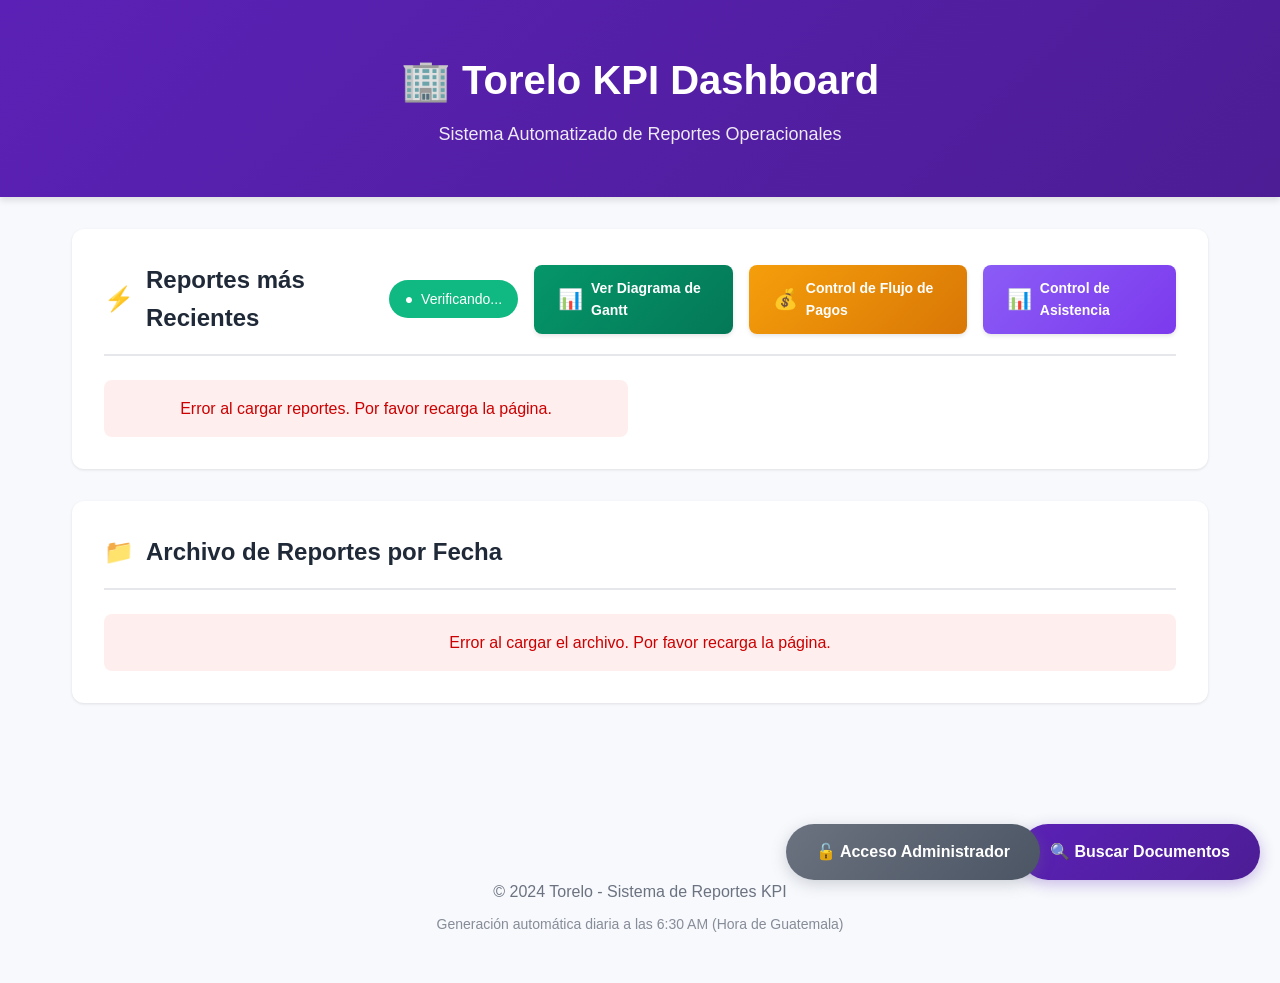
==== web/index.html @ e5b81f56 "Initial commit: Torelo KPI Dashboard + email-search" ====
<!DOCTYPE html>
<html lang="es">
<head>
    <meta charset="UTF-8">
    <meta name="viewport" content="width=device-width, initial-scale=1.0">
    <title>Torelo KPI Dashboard</title>
    <style>
        * { margin: 0; padding: 0; box-sizing: border-box; }
        
        body { 
            font-family: -apple-system, BlinkMacSystemFont, 'Segoe UI', Roboto, sans-serif;
            background: #f7f9fc;
            color: #1f2937;
            line-height: 1.6;
        }
        
        .header {
            background: linear-gradient(135deg, #5b21b6 0%, #4c1d95 100%);
            color: white;
            padding: 3rem 2rem;
            text-align: center;
            box-shadow: 0 4px 6px rgba(0,0,0,0.1);
        }
        
        .header h1 {
            font-size: 2.5rem;
            margin-bottom: 0.5rem;
            font-weight: 700;
        }
        
        .header p {
            font-size: 1.125rem;
            opacity: 0.9;
        }
        
        .container {
            max-width: 1200px;
            margin: 0 auto;
            padding: 2rem;
        }
        
        .section {
            background: white;
            border-radius: 12px;
            padding: 2rem;
            margin-bottom: 2rem;
            box-shadow: 0 1px 3px rgba(0,0,0,0.1);
        }
        
        .section-header {
            display: flex;
            align-items: center;
            justify-content: space-between;
            margin-bottom: 1.5rem;
            padding-bottom: 1rem;
            border-bottom: 2px solid #e5e7eb;
        }
        
        .section-title {
            font-size: 1.5rem;
            font-weight: 600;
            display: flex;
            align-items: center;
            gap: 0.75rem;
        }
        
        .status-badge {
            display: inline-flex;
            align-items: center;
            gap: 0.5rem;
            background: #10b981;
            color: white;
            padding: 0.5rem 1rem;
            border-radius: 20px;
            font-size: 0.875rem;
            font-weight: 500;
        }
        
        /* Gantt Viewer Button */
        .gantt-button {
            display: inline-flex;
            align-items: center;
            gap: 0.5rem;
            background: linear-gradient(135deg, #059669 0%, #047857 100%);
            color: white;
            padding: 0.75rem 1.5rem;
            text-decoration: none;
            border-radius: 8px;
            font-size: 0.875rem;
            font-weight: 600;
            transition: all 0.3s ease;
            box-shadow: 0 2px 4px rgba(0,0,0,0.1);
            margin-left: 1rem;
        }
        
        .gantt-button:hover {
            transform: translateY(-2px);
            box-shadow: 0 4px 12px rgba(0,0,0,0.15);
            background: linear-gradient(135deg, #047857 0%, #065f46 100%);
        }
        
        .gantt-button-icon {
            font-size: 1.25rem;
        }
        .cashflow-button {
            display: inline-flex;
            align-items: center;
            gap: 0.5rem;
            background: linear-gradient(135deg, #f59e0b 0%, #d97706 100%);
            color: white;
            padding: 0.75rem 1.5rem;
            text-decoration: none;
            border-radius: 8px;
            font-size: 0.875rem;
            font-weight: 600;
            transition: all 0.3s ease;
            box-shadow: 0 2px 4px rgba(0,0,0,0.1);
            margin-left: 1rem;
        }

        .cashflow-button:hover {
            transform: translateY(-2px);
            box-shadow: 0 4px 12px rgba(0,0,0,0.15);
            background: linear-gradient(135deg, #d97706 0%, #b45309 100%);
        }

        .cashflow-button-icon {
            font-size: 1.25rem;      
        }

        .attendance-button {
            display: inline-flex;
            align-items: center;
            gap: 0.5rem;
            background: linear-gradient(135deg, #8b5cf6 0%, #7c3aed 100%);
            color: white;
            padding: 0.75rem 1.5rem;
            text-decoration: none;
            border-radius: 8px;
            font-size: 0.875rem;
            font-weight: 600;
            transition: all 0.3s ease;
            box-shadow: 0 2px 4px rgba(0,0,0,0.1);
            margin-left: 1rem;
        }

        .attendance-button:hover {
            transform: translateY(-2px);
            box-shadow: 0 4px 12px rgba(0,0,0,0.15);
            background: linear-gradient(135deg, #7c3aed 0%, #6d28d9 100%);
        }

        .attendance-button-icon {
            font-size: 1.25rem;
        }

        .report-grid {
            display: grid;
            grid-template-columns: repeat(auto-fill, minmax(350px, 1fr));
            gap: 1.5rem;
        }
        
        .report-card {
            background: #f9fafb;
            border: 1px solid #e5e7eb;
            border-radius: 8px;
            padding: 1.5rem;
            transition: all 0.3s ease;
            position: relative;
            overflow: hidden;
        }
        
        .report-card::before {
            content: '';
            position: absolute;
            top: 0;
            left: 0;
            right: 0;
            height: 4px;
            background: linear-gradient(90deg, #5b21b6 0%, #4c1d95 100%);
            transform: translateX(-100%);
            transition: transform 0.3s ease;
        }
        
        .report-card:hover {
            transform: translateY(-2px);
            box-shadow: 0 4px 12px rgba(0,0,0,0.1);
            border-color: #5b21b6;
        }
        
        .report-card:hover::before {
            transform: translateX(0);
        }
        
        .report-icon {
            width: 48px;
            height: 48px;
            background: linear-gradient(135deg, #5b21b6 0%, #4c1d95 100%);
            border-radius: 8px;
            display: flex;
            align-items: center;
            justify-content: center;
            font-size: 24px;
            margin-bottom: 1rem;
        }
        
        .report-name {
            font-size: 1.125rem;
            font-weight: 600;
            margin-bottom: 0.5rem;
            color: #1f2937;
        }
        
        .report-desc {
            color: #6b7280;
            font-size: 0.875rem;
            margin-bottom: 1rem;
        }
        
        .report-meta {
            display: flex;
            gap: 1rem;
            margin-bottom: 1rem;
            font-size: 0.75rem;
            color: #9ca3af;
        }
        
        .meta-item {
            display: flex;
            align-items: center;
            gap: 0.25rem;
        }
        
        .download-btn {
            display: inline-flex;
            align-items: center;
            gap: 0.5rem;
            background: #5b21b6;
            color: white;
            padding: 0.625rem 1.25rem;
            text-decoration: none;
            border-radius: 6px;
            font-size: 0.875rem;
            font-weight: 500;
            transition: all 0.2s ease;
            width: 100%;
            justify-content: center;
        }
        
        .download-btn:hover {
            background: #4c1d95;
            transform: translateY(-1px);
        }
        
        /* Archive Section Styles */
        .archive-grid {
            display: grid;
            gap: 1rem;
        }
        
        .date-folder {
            background: #f9fafb;
            border: 1px solid #e5e7eb;
            border-radius: 8px;
            padding: 1rem;
            transition: all 0.3s ease;
        }
        
        .date-folder:hover {
            background: #f3f4f6;
            border-color: #d1d5db;
        }
        
        .date-header {
            display: flex;
            align-items: center;
            justify-content: space-between;
            cursor: pointer;
            user-select: none;
        }
        
        .date-title {
            font-weight: 600;
            color: #374151;
            display: flex;
            align-items: center;
            gap: 0.5rem;
        }
        
        .file-count {
            background: #e5e7eb;
            color: #6b7280;
            padding: 0.25rem 0.75rem;
            border-radius: 12px;
            font-size: 0.75rem;
        }
        
        .date-files {
            margin-top: 1rem;
            display: none;
            grid-template-columns: repeat(auto-fill, minmax(300px, 1fr));
            gap: 0.75rem;
        }
        
        .date-folder.expanded .date-files {
            display: grid;
        }
        
        .archive-file {
            background: white;
            border: 1px solid #e5e7eb;
            border-radius: 6px;
            padding: 1rem;
            display: flex;
            align-items: center;
            justify-content: space-between;
            transition: all 0.2s ease;
        }
        
        .archive-file:hover {
            border-color: #5b21b6;
            box-shadow: 0 2px 4px rgba(0,0,0,0.05);
        }
        
        .file-info {
            flex: 1;
        }
        
        .file-name {
            font-size: 0.875rem;
            color: #374151;
            word-break: break-all;
        }
        
        .file-size {
            font-size: 0.75rem;
            color: #9ca3af;
            margin-top: 0.25rem;
        }
        
        .archive-download {
            background: #5b21b6;
            color: white;
            padding: 0.5rem;
            border-radius: 4px;
            text-decoration: none;
            transition: all 0.2s ease;
            display: flex;
            align-items: center;
            justify-content: center;
            width: 36px;
            height: 36px;
            flex-shrink: 0;
        }
        
        .archive-download:hover {
            background: #4c1d95;
        }
        
        .loading {
            text-align: center;
            padding: 3rem;
            color: #6b7280;
        }
        
        .error-message {
            background: #fee;
            color: #c00;
            padding: 1rem;
            border-radius: 8px;
            text-align: center;
        }
        
        footer {
            text-align: center;
            padding: 3rem 2rem;
            color: #6b7280;
            margin-top: 4rem;
        }
        
        .expand-icon {
            transition: transform 0.3s ease;
        }
        
        .date-folder.expanded .expand-icon {
            transform: rotate(90deg);
        }

        /* Chat Widget Styles */
        .chat-widget {
            position: fixed;
            bottom: 20px;
            right: 20px;
            z-index: 10000;
            font-family: -apple-system, BlinkMacSystemFont, 'Segoe UI', Roboto, sans-serif;
        }

        .chat-bubble {
            width: 60px;
            height: 60px;
            background: linear-gradient(135deg, #5b21b6 0%, #4c1d95 100%);
            border-radius: 50%;
            display: flex;
            align-items: center;
            justify-content: center;
            cursor: pointer;
            box-shadow: 0 4px 12px rgba(0, 0, 0, 0.15);
            transition: all 0.3s ease;
            position: relative;
        }

        .chat-bubble:hover {
            transform: scale(1.05);
            box-shadow: 0 6px 20px rgba(0, 0, 0, 0.2);
        }

        .chat-bubble svg {
            width: 30px;
            height: 30px;
            fill: white;
        }

        .pulse {
            position: absolute;
            top: -5px;
            right: -5px;
            width: 20px;
            height: 20px;
            background: #ef4444;
            border-radius: 50%;
            animation: pulse 2s infinite;
        }

        @keyframes pulse {
            0% { transform: scale(1); opacity: 1; }
            50% { transform: scale(1.2); opacity: 0.7; }
            100% { transform: scale(1); opacity: 1; }
        }

        .chat-window {
            position: fixed;
            bottom: 90px;
            right: 20px;
            width: 380px;
            height: 600px;
            background: white;
            border-radius: 16px;
            box-shadow: 0 10px 40px rgba(0, 0, 0, 0.2);
            display: none;
            flex-direction: column;
            overflow: hidden;
            animation: slideUp 0.3s ease;
        }

        @keyframes slideUp {
            from { transform: translateY(20px); opacity: 0; }
            to { transform: translateY(0); opacity: 1; }
        }

        .chat-header {
            background: linear-gradient(135deg, #5b21b6 0%, #4c1d95 100%);
            color: white;
            padding: 20px;
            display: flex;
            align-items: center;
            justify-content: space-between;
        }

        .chat-title {
            display: flex;
            align-items: center;
            gap: 12px;
        }

        .chat-avatar {
            width: 40px;
            height: 40px;
            background: rgba(255, 255, 255, 0.2);
            border-radius: 50%;
            display: flex;
            align-items: center;
            justify-content: center;
            font-size: 20px;
        }

        .chat-info h3 {
            margin: 0;
            font-size: 16px;
            font-weight: 600;
        }

        .chat-info p {
            margin: 0;
            font-size: 12px;
            opacity: 0.9;
        }

        .close-btn {
            background: none;
            border: none;
            color: white;
            cursor: pointer;
            padding: 5px;
            opacity: 0.8;
            transition: opacity 0.2s;
        }

        .close-btn:hover {
            opacity: 1;
        }

        .chat-messages {
            flex: 1;
            overflow-y: auto;
            padding: 20px;
            background: #f7f9fc;
        }

        .message {
            margin-bottom: 16px;
            animation: fadeIn 0.3s ease;
        }

        @keyframes fadeIn {
            from { opacity: 0; transform: translateY(10px); }
            to { opacity: 1; transform: translateY(0); }
        }

        .message-bot {
            display: flex;
            gap: 10px;
            align-items: start;
        }

        .bot-avatar {
            width: 32px;
            height: 32px;
            background: linear-gradient(135deg, #5b21b6 0%, #4c1d95 100%);
            border-radius: 50%;
            display: flex;
            align-items: center;
            justify-content: center;
            flex-shrink: 0;
        }

        .bot-avatar svg {
            width: 18px;
            height: 18px;
            fill: white;
        }

        .message-content {
            background: white;
            padding: 12px 16px;
            border-radius: 12px;
            max-width: 80%;
            box-shadow: 0 1px 2px rgba(0, 0, 0, 0.1);
        }

        .message-user .message-content {
            background: #5b21b6;
            color: white;
            margin-left: auto;
        }

        .suggestions {
            display: flex;
            flex-wrap: wrap;
            gap: 8px;
            margin-top: 12px;
        }

        .suggestion-chip {
            background: white;
            border: 1px solid #e5e7eb;
            padding: 8px 16px;
            border-radius: 20px;
            font-size: 14px;
            cursor: pointer;
            transition: all 0.2s;
        }

        .suggestion-chip:hover {
            background: #5b21b6;
            color: white;
            border-color: #5b21b6;
        }

        .file-result {
            background: #f3f4f6;
            border: 1px solid #e5e7eb;
            border-radius: 8px;
            padding: 12px;
            margin-top: 8px;
            cursor: pointer;
            transition: all 0.2s;
        }

        .file-result:hover {
            background: #e5e7eb;
            border-color: #5b21b6;
        }

        .file-icon {
            display: inline-flex;
            align-items: center;
            gap: 8px;
            font-weight: 600;
            color: #374151;
        }

        .file-meta {
            font-size: 12px;
            color: #6b7280;
            margin-top: 4px;
        }

        .typing-indicator {
            display: flex;
            gap: 4px;
            padding: 16px;
            background: white;
            border-radius: 12px;
            width: fit-content;
            margin-bottom: 16px;
        }

        .typing-dot {
            width: 8px;
            height: 8px;
            background: #9ca3af;
            border-radius: 50%;
            animation: typing 1.4s infinite;
        }

        .typing-dot:nth-child(2) { animation-delay: 0.2s; }
        .typing-dot:nth-child(3) { animation-delay: 0.4s; }

        @keyframes typing {
            0%, 60%, 100% { transform: translateY(0); }
            30% { transform: translateY(-10px); }
        }

        .chat-input-container {
            padding: 20px;
            background: white;
            border-top: 1px solid #e5e7eb;
        }

        .chat-input-wrapper {
            display: flex;
            gap: 10px;
            align-items: center;
        }

        .chat-input {
            flex: 1;
            border: 1px solid #e5e7eb;
            border-radius: 24px;
            padding: 12px 20px;
            font-size: 14px;
            outline: none;
            transition: border-color 0.2s;
        }

        .chat-input:focus {
            border-color: #5b21b6;
        }

        .send-btn {
            background: #5b21b6;
            border: none;
            border-radius: 50%;
            width: 40px;
            height: 40px;
            display: flex;
            align-items: center;
            justify-content: center;
            cursor: pointer;
            transition: all 0.2s;
        }

        .send-btn:hover {
            background: #4c1d95;
            transform: scale(1.05);
        }

        .send-btn:disabled {
            background: #e5e7eb;
            cursor: not-allowed;
        }

        .send-btn svg {
            width: 20px;
            height: 20px;
            fill: white;
        }
        
        @media (max-width: 768px) {
            .report-grid {
                grid-template-columns: 1fr;
            }
            .container {
                padding: 1rem;
            }
            .section {
                padding: 1.5rem;
            }
            .chat-window {
                width: calc(100vw - 40px);
                height: calc(100vh - 110px);
                right: 20px;
                bottom: 90px;
            }
        }

        /* Email Search Specific Styles */
        @keyframes fadeIn {
            from { opacity: 0; }
            to { opacity: 1; }
        }

        .quick-search-chip {
            background: white;
            border: 1px solid #e5e7eb;
            padding: 6px 16px;
            border-radius: 20px;
            font-size: 14px;
            cursor: pointer;
            transition: all 0.2s;
        }

        .quick-search-chip:hover {
            background: #059669;
            color: white;
            border-color: #059669;
        }

        .email-result-card {
            background: white;
            border: 1px solid #e5e7eb;
            border-radius: 12px;
            padding: 20px;
            margin-bottom: 16px;
            transition: all 0.2s;
        }

        .email-result-card:hover {
            border-color: #059669;
            box-shadow: 0 4px 12px rgba(0, 0, 0, 0.05);
        }

        .email-summary {
            background: #f3f4f6;
            border-left: 4px solid #059669;
            padding: 16px;
            margin: 16px 0;
            border-radius: 0 8px 8px 0;
        }

        .loading-spinner {
            display: inline-block;
            width: 20px;
            height: 20px;
            border: 3px solid #f3f4f6;
            border-top: 3px solid #059669;
            border-radius: 50%;
            animation: spin 1s linear infinite;
        }

        @keyframes spin {
            0% { transform: rotate(0deg); }
            100% { transform: rotate(360deg); }
        }
    </style>
</head>
<body>
    <div class="header">
        <h1>🏢 Torelo KPI Dashboard</h1>
        <p>Sistema Automatizado de Reportes Operacionales</p>
    </div>

    <div class="container">
        <!-- Latest Reports Section -->
        <div class="section">
            <div class="section-header">
                <h2 class="section-title">
                    <span>⚡</span>
                    Reportes más Recientes
                </h2>
                <div style="display: flex; align-items: center;">
                    <div class="status-badge" id="statusBadge">
                        <span>●</span>
                        <span id="statusText">Verificando...</span>
                    </div>
                    <a href="gantt-viewer.html" class="gantt-button" target="_blank">
                        <span class="gantt-button-icon">📊</span>
                        <span>Ver Diagrama de Gantt</span>
                    </a>
                        <a href="cashflow-viewer.html" class="cashflow-button" target="_blank">
                        <span class="cashflow-button-icon">💰</span>
                        <span>Control de Flujo de Pagos</span>
                    </a>
                    <a href="attendance-viewer.html" class="attendance-button" target="_blank">
                        <span class="attendance-button-icon">📊</span>
                        <span>Control de Asistencia</span>
                    </a>
                </div>
            </div>
            <div class="report-grid" id="latestReports">
                <div class="loading">Cargando reportes...</div>
            </div>
        </div>

        <!-- Archive Section -->
        <div class="section">
            <div class="section-header">
                <h2 class="section-title">
                    <span>📁</span>
                    Archivo de Reportes por Fecha
                </h2>
            </div>
            <div class="archive-grid" id="archiveReports">
                <div class="loading">Cargando archivo...</div>
            </div>
        </div>
    </div>

    <footer>
        <p>© 2024 Torelo - Sistema de Reportes KPI</p>
        <p style="font-size: 0.875rem; opacity: 0.8; margin-top: 0.5rem;">
            Generación automática diaria a las 6:30 AM (Hora de Guatemala)
        </p>
    </footer>

    <!-- Search Button -->
    <a href="/search.html" class="search-button" style="
        position: fixed;
        bottom: 20px;
        right: 20px;
        background: linear-gradient(135deg, #5b21b6 0%, #4c1d95 100%);
        color: white;
        padding: 15px 30px;
        border-radius: 50px;
        text-decoration: none;
        box-shadow: 0 4px 15px rgba(91, 33, 182, 0.3);
        font-weight: 600;
        display: flex;
        align-items: center;
        gap: 10px;
        transition: all 0.3s ease;
        z-index: 1000;
    " onmouseover="this.style.transform='scale(1.05)'" onmouseout="this.style.transform='scale(1)'">
        🔍 Buscar Documentos
    </a>

    <!-- Email Search Button (Hidden by default, shown only for authenticated admin) -->
    <a href="#" onclick="checkEmailSearchAuth()" class="email-search-button" id="emailSearchButton" style="
        position: fixed;
        bottom: 20px;
        right: 240px;
        background: linear-gradient(135deg, #059669 0%, #047857 100%);
        color: white;
        padding: 15px 30px;
        border-radius: 50px;
        text-decoration: none;
        box-shadow: 0 4px 15px rgba(5, 150, 105, 0.3);
        font-weight: 600;
        display: none; /* Hidden by default */
        align-items: center;
        gap: 10px;
        transition: all 0.3s ease;
        z-index: 1000;
    " onmouseover="this.style.transform='scale(1.05)'" onmouseout="this.style.transform='scale(1)'">
        🔐 Búsqueda de Correos Admin
    </a>

    <!-- Admin Login Button (Shown by default) -->
    <a href="#" onclick="showAdminLogin()" class="admin-login-button" id="adminLoginButton" style="
        position: fixed;
        bottom: 20px;
        right: 240px;
        background: linear-gradient(135deg, #6b7280 0%, #4b5563 100%);
        color: white;
        padding: 15px 30px;
        border-radius: 50px;
        text-decoration: none;
        box-shadow: 0 4px 15px rgba(107, 114, 128, 0.3);
        font-weight: 600;
        display: flex;
        align-items: center;
        gap: 10px;
        transition: all 0.3s ease;
        z-index: 1000;
    " onmouseover="this.style.transform='scale(1.05)'" onmouseout="this.style.transform='scale(1)'">
        🔓 Acceso Administrador
    </a>

    <!-- Admin Login Modal -->
    <div id="adminLoginModal" style="
        display: none;
        position: fixed;
        top: 0;
        left: 0;
        width: 100%;
        height: 100%;
        background: rgba(0, 0, 0, 0.5);
        z-index: 10000;
        animation: fadeIn 0.3s ease;
    ">
        <div style="
            position: absolute;
            top: 50%;
            left: 50%;
            transform: translate(-50%, -50%);
            background: white;
            border-radius: 16px;
            width: 90%;
            max-width: 400px;
            box-shadow: 0 20px 60px rgba(0, 0, 0, 0.3);
            overflow: hidden;
        ">
            <!-- Login Header -->
            <div style="
                background: linear-gradient(135deg, #6b7280 0%, #4b5563 100%);
                color: white;
                padding: 24px;
                text-align: center;
            ">
                <div style="font-size: 48px; margin-bottom: 12px;">🔐</div>
                <h2 style="margin: 0; font-size: 24px;">Autenticación de Administrador</h2>
                <p style="margin: 8px 0 0 0; opacity: 0.9; font-size: 14px;">
                    Acceso a búsqueda de correos restringido a administradores
                </p>
            </div>
            
            <!-- Login Form -->
            <div style="padding: 24px;">
                <div style="margin-bottom: 20px;">
                    <label style="display: block; margin-bottom: 8px; color: #374151; font-weight: 500;">
                        Correo del Administrador
                    </label>
                    <input type="email" id="adminEmail" value="admin@torelo.net" readonly
                        style="
                            width: 100%;
                            padding: 12px 16px;
                            border: 2px solid #e5e7eb;
                            border-radius: 8px;
                            font-size: 16px;
                            background: #f9fafb;
                            color: #6b7280;
                        "
                    >
                </div>
                
                <div style="margin-bottom: 24px;">
                    <label style="display: block; margin-bottom: 8px; color: #374151; font-weight: 500;">
                        Contraseña
                    </label>
                    <input type="password" id="adminPassword" placeholder="Ingrese la contraseña de administrador"
                        style="
                            width: 100%;
                            padding: 12px 16px;
                            border: 2px solid #e5e7eb;
                            border-radius: 8px;
                            font-size: 16px;
                            outline: none;
                            transition: border-color 0.2s;
                        "
                        onfocus="this.style.borderColor='#6b7280'"
                        onblur="this.style.borderColor='#e5e7eb'"
                        onkeypress="if(event.key==='Enter') authenticateAdmin()"
                    >
                </div>
                
                <div id="authError" style="
                    display: none;
                    background: #fef2f2;
                    color: #dc2626;
                    padding: 12px;
                    border-radius: 8px;
                    margin-bottom: 16px;
                    font-size: 14px;
                "></div>
                
                <button onclick="authenticateAdmin()" style="
                    width: 100%;
                    background: #6b7280;
                    color: white;
                    border: none;
                    padding: 14px;
                    border-radius: 8px;
                    font-size: 16px;
                    font-weight: 600;
                    cursor: pointer;
                    transition: background 0.2s;
                " onmouseover="this.style.background='#4b5563'" 
                onmouseout="this.style.background='#6b7280'">
                    Autenticar
                </button>
                
                <button onclick="closeAdminLogin()" style="
                    width: 100%;
                    background: transparent;
                    color: #6b7280;
                    border: 1px solid #e5e7eb;
                    padding: 14px;
                    border-radius: 8px;
                    font-size: 16px;
                    font-weight: 500;
                    cursor: pointer;
                    margin-top: 12px;
                    transition: all 0.2s;
                " onmouseover="this.style.background='#f9fafb'" 
                onmouseout="this.style.background='transparent'">
                    Cancelar
                </button>
            </div>
        </div>
    </div>

    <!-- Email Search Modal -->
    <div id="emailSearchModal" style="
        display: none;
        position: fixed;
        top: 0;
        left: 0;
        width: 100%;
        height: 100%;
        background: rgba(0, 0, 0, 0.5);
        z-index: 10000;
        animation: fadeIn 0.3s ease;
    ">
        <div style="
            position: absolute;
            top: 50%;
            left: 50%;
            transform: translate(-50%, -50%);
            background: white;
            border-radius: 16px;
            width: 90%;
            max-width: 800px;
            max-height: 90vh;
            overflow: hidden;
            box-shadow: 0 20px 60px rgba(0, 0, 0, 0.3);
            display: flex;
            flex-direction: column;
        ">
            <!-- Modal Header -->
            <div style="
                background: linear-gradient(135deg, #059669 0%, #047857 100%);
                color: white;
                padding: 24px;
                display: flex;
                align-items: center;
                justify-content: space-between;
            ">
                <div>
                    <h2 style="margin: 0; font-size: 24px; display: flex; align-items: center; gap: 12px;">
                        <span>📧</span> Búsqueda de Correos de la Empresa
                    </h2>
                    <p style="margin: 8px 0 0 0; opacity: 0.9;">
                        Autenticado como: admin@torelo.net
                    </p>
                </div>
                <button onclick="closeEmailSearch()" style="
                    background: rgba(255, 255, 255, 0.2);
                    border: none;
                    color: white;
                    width: 36px;
                    height: 36px;
                    border-radius: 50%;
                    cursor: pointer;
                    font-size: 20px;
                    transition: background 0.2s;
                " onmouseover="this.style.background='rgba(255,255,255,0.3)'" 
                onmouseout="this.style.background='rgba(255,255,255,0.2)'">
                    ×
                </button>
            </div>
            
            <!-- Search Input Area -->
            <div style="padding: 24px; border-bottom: 1px solid #e5e7eb;">
                <div style="display: flex; gap: 12px; align-items: center;">
                    <input type="text" id="emailSearchInput" placeholder="Ej: últimos planos hidráulicos, estado proyecto torre 3, aprobaciones pendientes..." 
                        style="
                            flex: 1;
                            padding: 16px 20px;
                            border: 2px solid #e5e7eb;
                            border-radius: 12px;
                            font-size: 16px;
                            outline: none;
                            transition: border-color 0.2s;
                        " 
                        onfocus="this.style.borderColor='#059669'"
                        onblur="this.style.borderColor='#e5e7eb'"
                        onkeypress="if(event.key==='Enter') searchEmails()"
                    >
                    <button onclick="searchEmails()" style="
                        background: #059669;
                        color: white;
                        border: none;
                        padding: 16px 32px;
                        border-radius: 12px;
                        font-size: 16px;
                        font-weight: 600;
                        cursor: pointer;
                        transition: all 0.2s;
                        display: flex;
                        align-items: center;
                        gap: 8px;
                    " onmouseover="this.style.background='#047857'" 
                    onmouseout="this.style.background='#059669'">
                        <span>🔍</span> Buscar
                    </button>
                </div>
                
                <!-- Quick Search Suggestions -->
                <div style="margin-top: 16px;">
                    <span style="color: #6b7280; font-size: 14px; display: block; margin-bottom: 8px;">
                        Ejemplos de búsquedas inteligentes:
                    </span>
                    <div style="display: flex; flex-wrap: wrap; gap: 8px;">
                        <button onclick="quickEmailSearch('últimos planos hidráulicos')" class="quick-search-chip">
                            últimos planos hidráulicos
                        </button>
                        <button onclick="quickEmailSearch('estado del proyecto torre 3')" class="quick-search-chip">
                            estado del proyecto torre 3
                        </button>
                        <button onclick="quickEmailSearch('aprobaciones pendientes construcción')" class="quick-search-chip">
                            aprobaciones pendientes construcción
                        </button>
                        <button onclick="quickEmailSearch('cambios en presupuesto obra')" class="quick-search-chip">
                            cambios en presupuesto obra
                        </button>
                        <button onclick="quickEmailSearch('cronograma actualizado cimentación')" class="quick-search-chip">
                            cronograma actualizado cimentación
                        </button>
                    </div>
                </div>
            </div>
            
            <!-- Results Area -->
            <div id="emailSearchResults" style="
                flex: 1;
                overflow-y: auto;
                padding: 24px;
                background: #f7f9fc;
            ">
                <!-- Initial State -->
                <div style="text-align: center; padding: 60px 20px; color: #6b7280;">
                    <div style="font-size: 48px; margin-bottom: 16px;">🔍</div>
                    <h3 style="margin: 0 0 8px 0; color: #374151;">Búsqueda Inteligente de Correos</h3>
                    <p style="font-size: 16px; margin-bottom: 20px;">
                        Haga preguntas naturales como:
                    </p>
                    <div style="
                        background: white;
                        border: 1px solid #e5e7eb;
                        border-radius: 8px;
                        padding: 20px;
                        max-width: 500px;
                        margin: 0 auto;
                        text-align: left;
                    ">
                        <p style="margin: 0 0 12px 0; font-weight: 600; color: #1f2937;">
                            ✨ Ejemplos de búsquedas inteligentes:
                        </p>
                        <ul style="margin: 0; padding-left: 20px; line-height: 1.8;">
                            <li>"Quiero los últimos planos hidráulicos"</li>
                            <li>"Estado actual del proyecto torre 3"</li>
                            <li>"Aprobaciones pendientes de construcción"</li>
                            <li>"Cambios en el presupuesto de la obra"</li>
                            <li>"Cronograma actualizado de cimentación"</li>
                        </ul>
                    </div>
                    <p style="margin-top: 20px; font-size: 14px; color: #6b7280;">
                        El sistema buscará inteligentemente todos los correos relacionados,<br>
                        los validará, agrupará y construirá un consenso completo para responder su consulta.
                    </p>
                </div>
            </div>
        </div>
    </div>

    <script>
    // Email Search Configuration - UPDATED FOR DIRECT API CALLS
    const EMAIL_SEARCH_API = 'http://3-134-178-28:5000/api/email-search';  // Update with your server URL
    const DOWNLOAD_API = 'http://3-134-178-28:5000/api/download-results';
    const ADMIN_EMAIL = 'admin@torelo.net';
    const ADMIN_PASSWORD = 'kongisking';
    let isAuthenticated = false;

    // Check if admin is already authenticated on page load
    window.addEventListener('DOMContentLoaded', function() {
        checkAuthStatus();
    });

    function checkAuthStatus() {
        // Check session storage for auth status
        const authData = sessionStorage.getItem('emailSearchAuth');
        if (authData) {
            const auth = JSON.parse(authData);
            if (auth.email === ADMIN_EMAIL && auth.authenticated) {
                isAuthenticated = true;
                showEmailSearchButton();
            }
        }
    }

    function showAdminLogin() {
        document.getElementById('adminLoginModal').style.display = 'block';
        document.getElementById('adminPassword').focus();
    }

    function closeAdminLogin() {
        document.getElementById('adminLoginModal').style.display = 'none';
        document.getElementById('adminPassword').value = '';
        document.getElementById('authError').style.display = 'none';
    }

    function authenticateAdmin() {
        const passwordInput = document.getElementById('adminPassword').value;
        const errorDiv = document.getElementById('authError');
        
        if (passwordInput === ADMIN_PASSWORD) {
            // Authentication successful
            isAuthenticated = true;
            sessionStorage.setItem('emailSearchAuth', JSON.stringify({
                email: ADMIN_EMAIL,
                authenticated: true,
                timestamp: new Date().toISOString()
            }));
            
            closeAdminLogin();
            showEmailSearchButton();
            openEmailSearch();
        } else {
            // Authentication failed
            errorDiv.textContent = 'Contraseña inválida. Acceso denegado.';
            errorDiv.style.display = 'block';
            document.getElementById('adminPassword').value = '';
        }
    }

    function showEmailSearchButton() {
        document.getElementById('adminLoginButton').style.display = 'none';
        document.getElementById('emailSearchButton').style.display = 'flex';
    }

    function checkEmailSearchAuth() {
        if (isAuthenticated) {
            openEmailSearch();
        } else {
            showAdminLogin();
        }
    }

    function openEmailSearch() {
        if (!isAuthenticated) {
            showAdminLogin();
            return;
        }
        
        document.getElementById('emailSearchModal').style.display = 'block';
        document.getElementById('emailSearchInput').focus();
    }

    function closeEmailSearch() {
        document.getElementById('emailSearchModal').style.display = 'none';
    }

    function quickEmailSearch(query) {
        document.getElementById('emailSearchInput').value = query;
        searchEmails();
    }

    async function searchEmails() {
        const input = document.getElementById('emailSearchInput');
        const query = input.value.trim();
        
        if (!query) {
            alert('Por favor ingrese palabras clave para buscar');
            return;
        }
        
        const resultsDiv = document.getElementById('emailSearchResults');
        
        // Show loading state
        resultsDiv.innerHTML = `
            <div style="text-align: center; padding: 60px 20px;">
                <div class="loading-spinner"></div>
                <h3 style="margin: 20px 0 8px 0; color: #374151;">Búsqueda Inteligente en Progreso...</h3>
                <p style="color: #6b7280;">Analizando: "${query}"</p>
                <div style="
                    margin-top: 20px;
                    background: white;
                    border: 1px solid #e5e7eb;
                    border-radius: 8px;
                    padding: 16px;
                    max-width: 400px;
                    margin-left: auto;
                    margin-right: auto;
                    text-align: left;
                ">
                    <p style="margin: 0 0 8px 0; font-size: 14px; color: #374151;">
                        <span style="color: #059669;">✓</span> Identificando conceptos relacionados...
                    </p>
                    <p style="margin: 0 0 8px 0; font-size: 14px; color: #6b7280;">
                        <span class="loading-spinner" style="width: 12px; height: 12px; display: inline-block;"></span> Buscando en todos los buzones...
                    </p>
                    <p style="margin: 0; font-size: 14px; color: #6b7280;">
                        ⏳ Validando relevancia y construyendo consenso...
                    </p>
                </div>
                <p style="color: #9ca3af; font-size: 13px; margin-top: 16px;">
                    Esto puede tomar un momento mientras analizamos todos los correos relevantes
                </p>
            </div>
        `;
        
        try {
            // Call our Python API directly
            const response = await fetch(EMAIL_SEARCH_API, {
                method: 'POST',
                headers: {
                    'Content-Type': 'application/json',
                },
                body: JSON.stringify({
                    query: query,
                    auth: {
                        email: ADMIN_EMAIL,
                        authenticated: isAuthenticated
                    }
                })
            });
            
            if (!response.ok) {
                throw new Error(`Server error: ${response.status}`);
            }
            
            const data = await response.json();
            
            if (data.success) {
                displayEmailResults(data, query);
            } else {
                throw new Error(data.error || 'Search failed');
            }
            
        } catch (error) {
            console.error('Search error:', error);
            resultsDiv.innerHTML = `
                <div style="text-align: center; padding: 60px 20px; color: #dc2626;">
                    <div style="font-size: 48px; margin-bottom: 16px;">⚠️</div>
                    <h3 style="margin: 0 0 8px 0;">Error de Búsqueda</h3>
                    <p>No se pudo buscar correos. Por favor verifique que el servidor de búsqueda esté funcionando.</p>
                    <p style="font-size: 14px; margin-top: 8px; color: #6b7280;">${error.message}</p>
                    <button onclick="searchEmails()" style="
                        margin-top: 16px;
                        background: #059669;
                        color: white;
                        border: none;
                        padding: 10px 20px;
                        border-radius: 6px;
                        cursor: pointer;
                    ">Intentar de Nuevo</button>
                </div>
            `;
        }
    }

    function displayEmailResults(data, query) {
        const resultsDiv = document.getElementById('emailSearchResults');
        
        if (!data.emails || data.emails.length === 0) {
            resultsDiv.innerHTML = `
                <div style="text-align: center; padding: 60px 20px; color: #6b7280;">
                    <div style="font-size: 48px; margin-bottom: 16px;">📭</div>
                    <h3 style="margin: 0 0 8px 0; color: #374151;">No se encontraron resultados</h3>
                    <p>No se encontraron correos que coincidan con "${query}"</p>
                    <p style="font-size: 14px; margin-top: 8px;">
                        Se buscaron ${data.stats?.usersSearched || 0} buzones
                    </p>
                </div>
            `;
            return;
        }
        
        // Build results HTML
        let html = `
            <div style="margin-bottom: 24px;">
                <div style="display: flex; justify-content: space-between; align-items: center;">
                    <div>
                        <h3 style="margin: 0 0 8px 0; color: #374151;">
                            Resultados para: "${query}"
                        </h3>
                        <p style="margin: 0; color: #6b7280; font-size: 14px;">
                            Se encontraron ${data.stats.totalEmails} correos • 
                            ${data.stats.validatedEmails} validados como relevantes •
                            ${data.stats.usersSearched} buzones buscados
                        </p>
                        ${data.searchContext && data.searchContext.concepts && Object.keys(data.searchContext.concepts).length > 0 ? `
                            <p style="margin: 4px 0 0 0; color: #059669; font-size: 13px;">
                                <strong>Conceptos identificados:</strong> ${Object.keys(data.searchContext.concepts).map(c => {
                                    const conceptLabels = {
                                        'hydraulics': '💧 Hidráulica',
                                        'plans': '📐 Planos',
                                        'latest': '🆕 Reciente',
                                        'electrical': '⚡ Eléctrico',
                                        'structural': '🏗️ Estructural',
                                        'status': '📊 Estado',
                                        'report': '📄 Reporte',
                                        'approval': '✅ Aprobación',
                                        'materials': '🧱 Materiales',
                                        'schedule': '📅 Cronograma',
                                        'budget': '💰 Presupuesto'
                                    };
                                    return conceptLabels[c] || c;
                                }).join(', ')}
                            </p>
                        ` : ''}
                        ${data.searchContext && data.searchContext.searchTerms ? `
                            <p style="margin: 4px 0 0 0; color: #6b7280; font-size: 13px;">
                                <strong>Términos buscados:</strong> ${data.searchContext.searchTerms.slice(0, 10).join(', ')}${data.searchContext.searchTerms.length > 10 ? '...' : ''}
                            </p>
                        ` : ''}
                    </div>
                    ${data.resultsFile ? `
                        <a href="${DOWNLOAD_API}/${data.resultsFile}" 
                           target="_blank"
                           style="
                            background: #059669;
                            color: white;
                            padding: 10px 20px;
                            border-radius: 8px;
                            text-decoration: none;
                            font-size: 14px;
                            display: flex;
                            align-items: center;
                            gap: 6px;
                        ">
                            <span>📥</span> Descargar Resultados Completos
                        </a>
                    ` : ''}
                </div>
            </div>
        `;
        
        // Consensus Section - This is the main answer
        if (data.consensus) {
            html += `
                <div style="
                    background: linear-gradient(135deg, #047857 0%, #059669 100%);
                    color: white;
                    padding: 24px;
                    border-radius: 12px;
                    margin-bottom: 24px;
                    box-shadow: 0 4px 12px rgba(5, 150, 105, 0.2);
                ">
                    <h4 style="margin: 0 0 16px 0; display: flex; align-items: center; gap: 8px; font-size: 20px;">
                        <span>🎯</span> Respuesta Inteligente a su Consulta
                    </h4>
                    <div style="
                        background: rgba(255, 255, 255, 0.1);
                        padding: 12px;
                        border-radius: 8px;
                        margin-bottom: 16px;
                        font-size: 14px;
                        font-style: italic;
                    ">
                        💡 Esta es la respuesta consolidada basada en el análisis de todos los correos relevantes encontrados
                    </div>
                    <div style="white-space: pre-wrap; line-height: 1.8; font-size: 15px;">
                        ${escapeHtml(data.consensus)}
                    </div>
                </div>
            `;
        } else if (data.summary) {
            // Fallback to summary if no consensus (for backward compatibility)
            html += `
                <div class="email-summary">
                    <h4 style="margin: 0 0 12px 0; color: #047857; display: flex; align-items: center; gap: 8px;">
                        <span>🤖</span> Análisis de IA - Gestión de Proyectos
                    </h4>
                    <div style="white-space: pre-wrap; line-height: 1.6; font-size: 14px;">${escapeHtml(data.summary)}</div>
                </div>
            `;
        }
        
        // Email Groups Summary
        if (data.stats.emailGroups) {
            html += `
                <div style="
                    background: #f3f4f6;
                    padding: 16px;
                    border-radius: 8px;
                    margin-bottom: 20px;
                ">
                    <h5 style="margin: 0 0 12px 0; color: #374151;">Correos Agrupados por Categoría:</h5>
                    <div style="display: flex; flex-wrap: wrap; gap: 12px;">
                        ${Object.entries(data.stats.emailGroups).map(([group, count]) => {
                            const groupNames = {
                                'plans': '📐 Planos',
                                'status_updates': '📊 Actualizaciones',
                                'approvals': '✅ Aprobaciones',
                                'materials': '🧱 Materiales',
                                'discussions': '💬 Discusiones',
                                'other': '📄 Otros'
                            };
                            return `
                                <div style="
                                    background: white;
                                    padding: 8px 16px;
                                    border-radius: 20px;
                                    border: 1px solid #e5e7eb;
                                    font-size: 14px;
                                ">
                                    ${groupNames[group] || group}: <strong>${count}</strong>
                                </div>
                            `;
                        }).join('')}
                    </div>
                </div>
            `;
        }
        
        // AI Summary Section (if different from consensus)
        if (data.summary && data.summary !== data.consensus) {
            html += `
                <div class="email-summary">
                    <h4 style="margin: 0 0 12px 0; color: #047857; display: flex; align-items: center; gap: 8px;">
                        <span>🤖</span> Análisis Detallado de Gestión de Proyectos
                    </h4>
                    <div style="white-space: pre-wrap; line-height: 1.6; font-size: 14px;">${escapeHtml(data.summary)}</div>
                </div>
            `;
        }
        
        // Individual email results (showing first 20)
        html += '<div style="margin-top: 24px;">';
        html += '<h4 style="margin: 0 0 16px 0; color: #374151;">Detalles de Correos (Mostrando primeros 20)</h4>';
        
        data.emails.slice(0, 20).forEach(email => {
            const fromEmail = email.from?.emailAddress?.address || 'Desconocido';
            const fromName = email.from?.emailAddress?.name || fromEmail;
            
            html += `
                <div class="email-result-card">
                    <div style="display: flex; justify-content: space-between; align-items: start; margin-bottom: 12px;">
                        <h4 style="margin: 0; color: #1f2937; flex: 1;">
                            ${escapeHtml(email.subject || 'Sin Asunto')}
                        </h4>
                        <span style="font-size: 14px; color: #6b7280;">
                            ${formatDate(email.receivedDateTime)}
                        </span>
                    </div>
                    
                    <div style="display: flex; gap: 16px; margin-bottom: 12px; font-size: 14px; color: #6b7280;">
                        <span><strong>De:</strong> ${escapeHtml(fromName)}</span>
                        <span><strong>Para:</strong> ${formatRecipients(email.toRecipients)}</span>
                    </div>
                    
                    <p style="margin: 0 0 12px 0; color: #374151; line-height: 1.5;">
                        ${escapeHtml(email.bodyPreview || 'Sin vista previa disponible')}
                    </p>
                    
                    <div style="display: flex; gap: 12px; align-items: center; flex-wrap: wrap;">
                        ${email.attachments && email.attachments.length > 0 ? `
                            <div style="
                                display: flex;
                                align-items: center;
                                gap: 8px;
                                background: #f3f4f6;
                                padding: 6px 12px;
                                border-radius: 6px;
                                font-size: 14px;
                            ">
                                <span>📎</span>
                                <span>${email.attachments.length} archivo(s) adjunto(s):</span>
                                ${email.attachments.map(att => `
                                    <a href="http://3-134-178-28:5000/api/download-attachment/${email.searchedUser}/${email.id}/${att.id}"
                                       target="_blank"
                                       style="
                                        color: #059669;
                                        text-decoration: none;
                                        font-weight: 500;
                                        hover: underline;
                                    ">
                                        ${escapeHtml(att.name)}
                                    </a>
                                `).join(', ')}
                            </div>
                        ` : ''}
                        ${email.matchedTerm ? `
                            <span style="
                                display: inline-flex;
                                align-items: center;
                                gap: 6px;
                                color: #059669;
                                font-size: 14px;
                            ">
                                <span>🔍</span> Coincidencia: "${email.matchedTerm}"
                            </span>
                        ` : ''}
                    </div>
                </div>
            `;
        });
        
        html += '</div>';
        resultsDiv.innerHTML = html;
    }

    function formatDate(dateString) {
        const date = new Date(dateString);
        const now = new Date();
        const diffTime = Math.abs(now - date);
        const diffDays = Math.floor(diffTime / (1000 * 60 * 60 * 24));
        
        if (diffDays === 0) {
            return date.toLocaleTimeString('en-US', { hour: '2-digit', minute: '2-digit' });
        } else if (diffDays === 1) {
            return 'Yesterday';
        } else if (diffDays < 7) {
            return `${diffDays} days ago`;
        } else {
            return date.toLocaleDateString('en-US', { month: 'short', day: 'numeric', year: 'numeric' });
        }
    }

    function formatRecipients(recipients) {
        if (!recipients || recipients.length === 0) return 'Unknown';
        const names = recipients.slice(0, 2).map(r => r.emailAddress?.name || r.emailAddress?.address || 'Unknown');
        if (recipients.length > 2) {
            names.push(`+${recipients.length - 2} more`);
        }
        return names.join(', ');
    }

    function escapeHtml(text) {
        const div = document.createElement('div');
        div.textContent = text || '';
        return div.innerHTML;
    }

    // Close modals when clicking outside
    window.onclick = function(event) {
        const emailModal = document.getElementById('emailSearchModal');
        const loginModal = document.getElementById('adminLoginModal');
        
        if (event.target == emailModal) {
            closeEmailSearch();
        } else if (event.target == loginModal) {
            closeAdminLogin();
        }
    }

    // Original dashboard functions
    const reportTypes = {
        'Odoo_Project_Plan_MS_Project_Style': {
            icon: '📋',
            name: 'Plan de Proyectos',
            desc: 'Vista estilo MS Project con tareas y dependencias'
        },
        'Material_Movement_Report': {
            icon: '📦',
            name: 'Movimientos de Material',
            desc: 'Reporte detallado de inventario y transferencias'
        },
        'master_stock_movements': {
            icon: '📊',
            name: 'Datos de Stock CSV',
            desc: 'Datos crudos para análisis personalizado'
        },
        'Reporte_Inventario': {
            icon: '📈',
            name: 'Reporte de Inventario',
            desc: 'Inventario actual con demanda y disponibilidad'
        },
        'Purchase_Order_Report': {
            icon: '🛒',
            name: 'Reporte de Órdenes de Compra',
            desc: 'POs pendientes, recepciones y pagos'
        }
    };

    function getReportType(filename) {
        for (const [key, value] of Object.entries(reportTypes)) {
            if (filename.includes(key)) {
                return value;
            }
        }
        return {
            icon: '📄',
            name: filename,
            desc: 'Reporte generado para control de inventario'
        };
    }

    function formatFileSize(bytes) {
        if (!bytes) return 'N/A';
        const sizes = ['Bytes', 'KB', 'MB', 'GB'];
        const i = Math.floor(Math.log(bytes) / Math.log(1024));
        return parseFloat((bytes / Math.pow(1024, i)).toFixed(2)) + ' ' + sizes[i];
    }

    async function loadLatestReports() {
        try {
            const response = await fetch('latest/status.json?' + Date.now());
            const data = await response.json();
            
            // Update status
            const statusBadge = document.getElementById('statusBadge');
            const statusText = document.getElementById('statusText');
            const updateTime = new Date(data.last_update);
            statusText.textContent = `Actualizado ${updateTime.toLocaleString('es-GT')}`;
            statusBadge.style.background = '#10b981';
            
            // Display latest reports
            const container = document.getElementById('latestReports');
            container.innerHTML = '';
            
            if (data.files_generated && data.files_generated.length > 0) {
                data.files_generated.forEach(file => {
                    const reportInfo = getReportType(file);
                    const card = document.createElement('div');
                    card.className = 'report-card';
                    card.innerHTML = `
                        <div class="report-icon">${reportInfo.icon}</div>
                        <div class="report-name">${reportInfo.name}</div>
                        <div class="report-desc">${reportInfo.desc}</div>
                        <div class="report-meta">
                            <div class="meta-item">
                                <span>📄</span>
                                <span>${file.split('.').pop().toUpperCase()}</span>
                            </div>
                            <div class="meta-item">
                                <span>🕒</span>
                                <span>${updateTime.toLocaleTimeString('es-GT', {hour: '2-digit', minute: '2-digit'})}</span>
                            </div>
                        </div>
                        <a href="latest/${file}" class="download-btn" download>
                            <span>⬇</span>
                            <span>Descargar</span>
                        </a>
                    `;
                    container.appendChild(card);
                });
            } else {
                container.innerHTML = '<p style="text-align: center; color: #6b7280;">No hay reportes disponibles</p>';
            }
        } catch (error) {
            console.error('Error loading latest reports:', error);
            document.getElementById('latestReports').innerHTML = 
                '<div class="error-message">Error al cargar reportes. Por favor recarga la página.</div>';
        }
    }

    async function loadArchiveReports() {
        try {
            // For now, we'll simulate the archive structure
            const archiveContainer = document.getElementById('archiveReports');
            
            // Get the date from status.json to show at least today's folder
            const response = await fetch('latest/status.json?' + Date.now());
            const data = await response.json();
            const currentDate = data.date_folder || new Date().toISOString().split('T')[0];
            
            // Create a sample archive structure
            const archives = [
                { date: currentDate, count: data.files_generated.length }
            ];
            
            archiveContainer.innerHTML = '';
            
            archives.forEach(archive => {
                const dateFolder = document.createElement('div');
                dateFolder.className = 'date-folder';
                dateFolder.innerHTML = `
                    <div class="date-header" onclick="toggleFolder(this)">
                        <div class="date-title">
                            <span class="expand-icon">▶</span>
                            <span>📅</span>
                            <span>${archive.date}</span>
                        </div>
                        <div class="file-count">${archive.count} archivos</div>
                    </div>
                    <div class="date-files">
                        <p style="text-align: center; color: #6b7280; padding: 1rem;">
                            Para ver archivos históricos, accede a: 
                            <a href="/reports/${archive.date}/" style="color: #5b21b6;">
                                /reports/${archive.date}/
                            </a>
                        </p>
                    </div>
                `;
                archiveContainer.appendChild(dateFolder);
            });
            
            // Add info message
            const infoMessage = document.createElement('div');
            infoMessage.style.cssText = 'text-align: center; color: #6b7280; margin-top: 1rem; padding: 1rem; background: #f9fafb; border-radius: 8px;';
            infoMessage.innerHTML = `
                <p>💡 Los reportes históricos se organizan automáticamente por fecha.</p>
                <p style="margin-top: 0.5rem;">Cada día a las 6:30 AM se genera una nueva carpeta con los reportes del día.</p>
            `;
            archiveContainer.appendChild(infoMessage);
            
        } catch (error) {
            console.error('Error loading archive:', error);
            document.getElementById('archiveReports').innerHTML = 
                '<div class="error-message">Error al cargar el archivo. Por favor recarga la página.</div>';
        }
    }

    function toggleFolder(element) {
        element.parentElement.classList.toggle('expanded');
    }

    // Load reports when page loads
    loadLatestReports();
    loadArchiveReports();
    
    // Refresh every 30 seconds
    setInterval(loadLatestReports, 30000);
    </script>
</body>
</html>
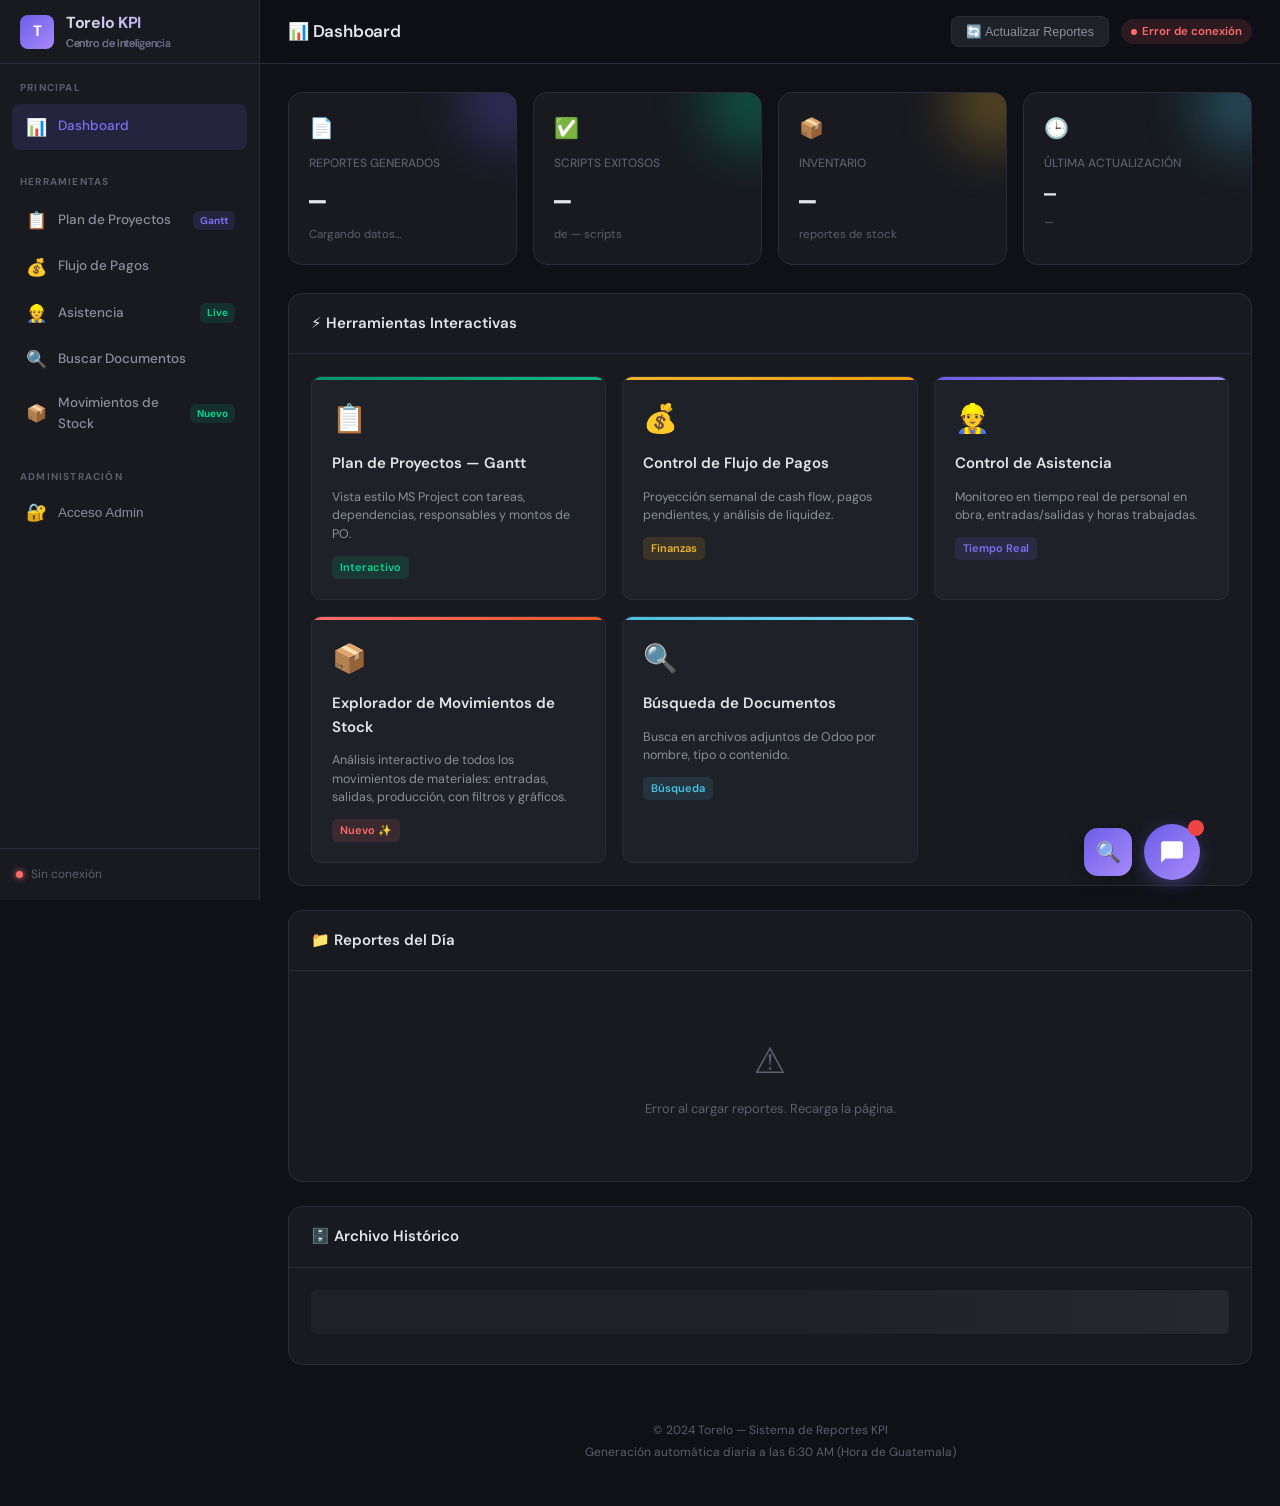
==== commit 2c7371f8: "New dashboard, stock explorer, nav sidebar, cash flow fix" ====
--- a/web/index.html
+++ b/web/index.html
@@ -3,1826 +3,1155 @@
 <head>
     <meta charset="UTF-8">
     <meta name="viewport" content="width=device-width, initial-scale=1.0">
-    <title>Torelo KPI Dashboard</title>
+    <title>Torelo KPI — Centro de Inteligencia</title>
+    <link rel="preconnect" href="https://fonts.googleapis.com">
+    <link href="https://fonts.googleapis.com/css2?family=DM+Sans:ital,opsz,wght@0,9..40,300;0,9..40,500;0,9..40,700&family=JetBrains+Mono:wght@400;600&display=swap" rel="stylesheet">
     <style>
+        :root {
+            --bg: #0f1117;
+            --surface: #181a20;
+            --surface-2: #1f2128;
+            --surface-3: #262830;
+            --border: #2a2d37;
+            --border-hover: #3d4150;
+            --text: #e4e5e9;
+            --text-dim: #8b8f9a;
+            --text-muted: #5c5f6b;
+            --accent: #6c5ce7;
+            --accent-glow: rgba(108,92,231,0.15);
+            --accent-soft: #7c6ff0;
+            --green: #00d68f;
+            --green-dim: rgba(0,214,143,0.12);
+            --amber: #f0b429;
+            --amber-dim: rgba(240,180,41,0.12);
+            --red: #ff6b6b;
+            --red-dim: rgba(255,107,107,0.12);
+            --blue: #48bfe3;
+            --blue-dim: rgba(72,191,227,0.12);
+            --sidebar-w: 260px;
+            --header-h: 64px;
+            --radius: 10px;
+            --radius-lg: 14px;
+        }
+
         * { margin: 0; padding: 0; box-sizing: border-box; }
-        
-        body { 
-            font-family: -apple-system, BlinkMacSystemFont, 'Segoe UI', Roboto, sans-serif;
-            background: #f7f9fc;
-            color: #1f2937;
-            line-height: 1.6;
-        }
-        
-        .header {
-            background: linear-gradient(135deg, #5b21b6 0%, #4c1d95 100%);
-            color: white;
-            padding: 3rem 2rem;
-            text-align: center;
-            box-shadow: 0 4px 6px rgba(0,0,0,0.1);
-        }
-        
-        .header h1 {
-            font-size: 2.5rem;
-            margin-bottom: 0.5rem;
-            font-weight: 700;
-        }
-        
-        .header p {
-            font-size: 1.125rem;
-            opacity: 0.9;
-        }
-        
-        .container {
-            max-width: 1200px;
-            margin: 0 auto;
-            padding: 2rem;
-        }
-        
-        .section {
-            background: white;
-            border-radius: 12px;
-            padding: 2rem;
-            margin-bottom: 2rem;
-            box-shadow: 0 1px 3px rgba(0,0,0,0.1);
-        }
-        
-        .section-header {
+
+        body {
+            font-family: 'DM Sans', system-ui, sans-serif;
+            background: var(--bg);
+            color: var(--text);
+            line-height: 1.55;
+            overflow-x: hidden;
+        }
+
+        /* ───── Sidebar ───── */
+        .sidebar {
+            position: fixed;
+            top: 0; left: 0;
+            width: var(--sidebar-w);
+            height: 100vh;
+            background: var(--surface);
+            border-right: 1px solid var(--border);
             display: flex;
-            align-items: center;
-            justify-content: space-between;
-            margin-bottom: 1.5rem;
-            padding-bottom: 1rem;
-            border-bottom: 2px solid #e5e7eb;
-        }
-        
-        .section-title {
-            font-size: 1.5rem;
-            font-weight: 600;
-            display: flex;
-            align-items: center;
-            gap: 0.75rem;
-        }
-        
-        .status-badge {
-            display: inline-flex;
-            align-items: center;
-            gap: 0.5rem;
-            background: #10b981;
-            color: white;
-            padding: 0.5rem 1rem;
-            border-radius: 20px;
-            font-size: 0.875rem;
-            font-weight: 500;
-        }
-        
-        /* Gantt Viewer Button */
-        .gantt-button {
-            display: inline-flex;
-            align-items: center;
-            gap: 0.5rem;
-            background: linear-gradient(135deg, #059669 0%, #047857 100%);
-            color: white;
-            padding: 0.75rem 1.5rem;
-            text-decoration: none;
-            border-radius: 8px;
-            font-size: 0.875rem;
-            font-weight: 600;
-            transition: all 0.3s ease;
-            box-shadow: 0 2px 4px rgba(0,0,0,0.1);
-            margin-left: 1rem;
-        }
-        
-        .gantt-button:hover {
-            transform: translateY(-2px);
-            box-shadow: 0 4px 12px rgba(0,0,0,0.15);
-            background: linear-gradient(135deg, #047857 0%, #065f46 100%);
-        }
-        
-        .gantt-button-icon {
-            font-size: 1.25rem;
-        }
-        .cashflow-button {
-            display: inline-flex;
-            align-items: center;
-            gap: 0.5rem;
-            background: linear-gradient(135deg, #f59e0b 0%, #d97706 100%);
-            color: white;
-            padding: 0.75rem 1.5rem;
-            text-decoration: none;
-            border-radius: 8px;
-            font-size: 0.875rem;
-            font-weight: 600;
-            transition: all 0.3s ease;
-            box-shadow: 0 2px 4px rgba(0,0,0,0.1);
-            margin-left: 1rem;
-        }
-
-        .cashflow-button:hover {
-            transform: translateY(-2px);
-            box-shadow: 0 4px 12px rgba(0,0,0,0.15);
-            background: linear-gradient(135deg, #d97706 0%, #b45309 100%);
-        }
-
-        .cashflow-button-icon {
-            font-size: 1.25rem;      
-        }
-
-        .attendance-button {
-            display: inline-flex;
-            align-items: center;
-            gap: 0.5rem;
-            background: linear-gradient(135deg, #8b5cf6 0%, #7c3aed 100%);
-            color: white;
-            padding: 0.75rem 1.5rem;
-            text-decoration: none;
-            border-radius: 8px;
-            font-size: 0.875rem;
-            font-weight: 600;
-            transition: all 0.3s ease;
-            box-shadow: 0 2px 4px rgba(0,0,0,0.1);
-            margin-left: 1rem;
-        }
-
-        .attendance-button:hover {
-            transform: translateY(-2px);
-            box-shadow: 0 4px 12px rgba(0,0,0,0.15);
-            background: linear-gradient(135deg, #7c3aed 0%, #6d28d9 100%);
-        }
-
-        .attendance-button-icon {
-            font-size: 1.25rem;
-        }
-
-        .report-grid {
-            display: grid;
-            grid-template-columns: repeat(auto-fill, minmax(350px, 1fr));
-            gap: 1.5rem;
-        }
-        
-        .report-card {
-            background: #f9fafb;
-            border: 1px solid #e5e7eb;
-            border-radius: 8px;
-            padding: 1.5rem;
-            transition: all 0.3s ease;
-            position: relative;
-            overflow: hidden;
-        }
-        
-        .report-card::before {
-            content: '';
-            position: absolute;
-            top: 0;
-            left: 0;
-            right: 0;
-            height: 4px;
-            background: linear-gradient(90deg, #5b21b6 0%, #4c1d95 100%);
-            transform: translateX(-100%);
-            transition: transform 0.3s ease;
-        }
-        
-        .report-card:hover {
-            transform: translateY(-2px);
-            box-shadow: 0 4px 12px rgba(0,0,0,0.1);
-            border-color: #5b21b6;
-        }
-        
-        .report-card:hover::before {
-            transform: translateX(0);
-        }
-        
-        .report-icon {
-            width: 48px;
-            height: 48px;
-            background: linear-gradient(135deg, #5b21b6 0%, #4c1d95 100%);
-            border-radius: 8px;
-            display: flex;
-            align-items: center;
-            justify-content: center;
-            font-size: 24px;
-            margin-bottom: 1rem;
-        }
-        
-        .report-name {
-            font-size: 1.125rem;
-            font-weight: 600;
-            margin-bottom: 0.5rem;
-            color: #1f2937;
-        }
-        
-        .report-desc {
-            color: #6b7280;
-            font-size: 0.875rem;
-            margin-bottom: 1rem;
-        }
-        
-        .report-meta {
-            display: flex;
-            gap: 1rem;
-            margin-bottom: 1rem;
-            font-size: 0.75rem;
-            color: #9ca3af;
-        }
-        
-        .meta-item {
-            display: flex;
-            align-items: center;
-            gap: 0.25rem;
-        }
-        
-        .download-btn {
-            display: inline-flex;
-            align-items: center;
-            gap: 0.5rem;
-            background: #5b21b6;
-            color: white;
-            padding: 0.625rem 1.25rem;
-            text-decoration: none;
-            border-radius: 6px;
-            font-size: 0.875rem;
-            font-weight: 500;
-            transition: all 0.2s ease;
-            width: 100%;
-            justify-content: center;
-        }
-        
-        .download-btn:hover {
-            background: #4c1d95;
-            transform: translateY(-1px);
-        }
-        
-        /* Archive Section Styles */
-        .archive-grid {
-            display: grid;
-            gap: 1rem;
-        }
-        
-        .date-folder {
-            background: #f9fafb;
-            border: 1px solid #e5e7eb;
-            border-radius: 8px;
-            padding: 1rem;
-            transition: all 0.3s ease;
-        }
-        
-        .date-folder:hover {
-            background: #f3f4f6;
-            border-color: #d1d5db;
-        }
-        
-        .date-header {
-            display: flex;
-            align-items: center;
-            justify-content: space-between;
-            cursor: pointer;
-            user-select: none;
-        }
-        
-        .date-title {
-            font-weight: 600;
-            color: #374151;
-            display: flex;
-            align-items: center;
-            gap: 0.5rem;
-        }
-        
-        .file-count {
-            background: #e5e7eb;
-            color: #6b7280;
-            padding: 0.25rem 0.75rem;
-            border-radius: 12px;
-            font-size: 0.75rem;
-        }
-        
-        .date-files {
-            margin-top: 1rem;
-            display: none;
-            grid-template-columns: repeat(auto-fill, minmax(300px, 1fr));
-            gap: 0.75rem;
-        }
-        
-        .date-folder.expanded .date-files {
-            display: grid;
-        }
-        
-        .archive-file {
-            background: white;
-            border: 1px solid #e5e7eb;
-            border-radius: 6px;
-            padding: 1rem;
-            display: flex;
-            align-items: center;
-            justify-content: space-between;
-            transition: all 0.2s ease;
-        }
-        
-        .archive-file:hover {
-            border-color: #5b21b6;
-            box-shadow: 0 2px 4px rgba(0,0,0,0.05);
-        }
-        
-        .file-info {
-            flex: 1;
-        }
-        
-        .file-name {
-            font-size: 0.875rem;
-            color: #374151;
-            word-break: break-all;
-        }
-        
-        .file-size {
-            font-size: 0.75rem;
-            color: #9ca3af;
-            margin-top: 0.25rem;
-        }
-        
-        .archive-download {
-            background: #5b21b6;
-            color: white;
-            padding: 0.5rem;
-            border-radius: 4px;
-            text-decoration: none;
-            transition: all 0.2s ease;
-            display: flex;
-            align-items: center;
-            justify-content: center;
-            width: 36px;
-            height: 36px;
-            flex-shrink: 0;
-        }
-        
-        .archive-download:hover {
-            background: #4c1d95;
-        }
-        
-        .loading {
-            text-align: center;
-            padding: 3rem;
-            color: #6b7280;
-        }
-        
-        .error-message {
-            background: #fee;
-            color: #c00;
-            padding: 1rem;
-            border-radius: 8px;
-            text-align: center;
-        }
-        
-        footer {
-            text-align: center;
-            padding: 3rem 2rem;
-            color: #6b7280;
-            margin-top: 4rem;
-        }
-        
-        .expand-icon {
-            transition: transform 0.3s ease;
-        }
-        
-        .date-folder.expanded .expand-icon {
-            transform: rotate(90deg);
-        }
-
-        /* Chat Widget Styles */
-        .chat-widget {
-            position: fixed;
-            bottom: 20px;
-            right: 20px;
-            z-index: 10000;
-            font-family: -apple-system, BlinkMacSystemFont, 'Segoe UI', Roboto, sans-serif;
-        }
-
-        .chat-bubble {
-            width: 60px;
-            height: 60px;
-            background: linear-gradient(135deg, #5b21b6 0%, #4c1d95 100%);
-            border-radius: 50%;
-            display: flex;
-            align-items: center;
-            justify-content: center;
-            cursor: pointer;
-            box-shadow: 0 4px 12px rgba(0, 0, 0, 0.15);
-            transition: all 0.3s ease;
-            position: relative;
-        }
-
-        .chat-bubble:hover {
-            transform: scale(1.05);
-            box-shadow: 0 6px 20px rgba(0, 0, 0, 0.2);
-        }
-
-        .chat-bubble svg {
-            width: 30px;
-            height: 30px;
-            fill: white;
-        }
-
-        .pulse {
-            position: absolute;
-            top: -5px;
-            right: -5px;
-            width: 20px;
-            height: 20px;
-            background: #ef4444;
-            border-radius: 50%;
-            animation: pulse 2s infinite;
-        }
-
-        @keyframes pulse {
-            0% { transform: scale(1); opacity: 1; }
-            50% { transform: scale(1.2); opacity: 0.7; }
-            100% { transform: scale(1); opacity: 1; }
-        }
-
-        .chat-window {
-            position: fixed;
-            bottom: 90px;
-            right: 20px;
-            width: 380px;
-            height: 600px;
-            background: white;
-            border-radius: 16px;
-            box-shadow: 0 10px 40px rgba(0, 0, 0, 0.2);
-            display: none;
             flex-direction: column;
-            overflow: hidden;
-            animation: slideUp 0.3s ease;
-        }
-
-        @keyframes slideUp {
-            from { transform: translateY(20px); opacity: 0; }
-            to { transform: translateY(0); opacity: 1; }
-        }
-
-        .chat-header {
-            background: linear-gradient(135deg, #5b21b6 0%, #4c1d95 100%);
-            color: white;
-            padding: 20px;
-            display: flex;
-            align-items: center;
-            justify-content: space-between;
-        }
-
-        .chat-title {
+            z-index: 900;
+            transition: transform .3s cubic-bezier(.4,0,.2,1);
+        }
+        .sidebar.collapsed { transform: translateX(calc(var(--sidebar-w) * -1)); }
+
+        .sidebar-brand {
+            height: var(--header-h);
             display: flex;
             align-items: center;
             gap: 12px;
-        }
-
-        .chat-avatar {
-            width: 40px;
-            height: 40px;
-            background: rgba(255, 255, 255, 0.2);
-            border-radius: 50%;
-            display: flex;
-            align-items: center;
-            justify-content: center;
-            font-size: 20px;
-        }
-
-        .chat-info h3 {
-            margin: 0;
-            font-size: 16px;
-            font-weight: 600;
-        }
-
-        .chat-info p {
-            margin: 0;
-            font-size: 12px;
-            opacity: 0.9;
-        }
-
-        .close-btn {
-            background: none;
-            border: none;
-            color: white;
-            cursor: pointer;
-            padding: 5px;
-            opacity: 0.8;
-            transition: opacity 0.2s;
-        }
-
-        .close-btn:hover {
-            opacity: 1;
-        }
-
-        .chat-messages {
-            flex: 1;
-            overflow-y: auto;
+            padding: 0 20px;
+            border-bottom: 1px solid var(--border);
+            flex-shrink: 0;
+        }
+        .sidebar-brand .logo {
+            width: 34px; height: 34px;
+            background: linear-gradient(135deg, var(--accent), #a78bfa);
+            border-radius: 8px;
+            display: grid; place-items: center;
+            font-weight: 700; font-size: 15px; color: #fff;
+        }
+        .sidebar-brand h2 {
+            font-size: 16px; font-weight: 700; letter-spacing: -.3px;
+            background: linear-gradient(135deg, #e4e5e9, #a78bfa);
+            -webkit-background-clip: text; -webkit-text-fill-color: transparent;
+        }
+        .sidebar-brand small { display: block; font-size: 11px; color: var(--text-muted); font-weight: 400; -webkit-text-fill-color: var(--text-muted); }
+
+        .sidebar-nav { flex: 1; overflow-y: auto; padding: 16px 12px; }
+        .nav-section { margin-bottom: 24px; }
+        .nav-label {
+            font-size: 10px; font-weight: 700; letter-spacing: 1.2px; text-transform: uppercase;
+            color: var(--text-muted); padding: 0 8px; margin-bottom: 8px;
+        }
+        .nav-item {
+            display: flex; align-items: center; gap: 10px;
+            padding: 10px 12px; border-radius: 8px;
+            color: var(--text-dim); text-decoration: none;
+            font-size: 13.5px; font-weight: 500;
+            transition: all .15s;
+            cursor: pointer; border: none; background: none; width: 100%; text-align: left;
+        }
+        .nav-item:hover { background: var(--surface-2); color: var(--text); }
+        .nav-item.active {
+            background: var(--accent-glow); color: var(--accent-soft);
+        }
+        .nav-item .nav-icon { font-size: 17px; width: 24px; text-align: center; flex-shrink: 0; }
+        .nav-item .badge {
+            margin-left: auto; font-size: 10px; font-weight: 700;
+            padding: 2px 7px; border-radius: 6px;
+            background: var(--accent-glow); color: var(--accent-soft);
+        }
+        .nav-item .badge.green { background: var(--green-dim); color: var(--green); }
+
+        .sidebar-footer {
+            padding: 16px; border-top: 1px solid var(--border); flex-shrink: 0;
+        }
+        .sidebar-footer .server-status {
+            display: flex; align-items: center; gap: 8px;
+            font-size: 12px; color: var(--text-muted);
+        }
+        .sidebar-footer .dot {
+            width: 7px; height: 7px; border-radius: 50%;
+            background: var(--green); box-shadow: 0 0 6px var(--green);
+        }
+        .sidebar-footer .dot.error { background: var(--red); box-shadow: 0 0 6px var(--red); }
+
+        /* ───── Main Area ───── */
+        .main {
+            margin-left: var(--sidebar-w);
+            min-height: 100vh;
+            transition: margin-left .3s cubic-bezier(.4,0,.2,1);
+        }
+        .sidebar.collapsed ~ .main { margin-left: 0; }
+
+        .topbar {
+            position: sticky; top: 0; z-index: 800;
+            height: var(--header-h);
+            display: flex; align-items: center; justify-content: space-between;
+            padding: 0 28px;
+            background: rgba(15,17,23,.82);
+            backdrop-filter: blur(14px);
+            border-bottom: 1px solid var(--border);
+        }
+        .topbar-left { display: flex; align-items: center; gap: 16px; }
+        .menu-toggle {
+            display: none; background: none; border: none; color: var(--text-dim);
+            font-size: 22px; cursor: pointer; padding: 4px;
+        }
+        .topbar h1 { font-size: 17px; font-weight: 600; letter-spacing: -.2px; }
+        .topbar-right { display: flex; align-items: center; gap: 12px; }
+        .topbar-btn {
+            display: inline-flex; align-items: center; gap: 6px;
+            padding: 7px 14px; border-radius: 8px;
+            font-size: 12.5px; font-weight: 500;
+            border: 1px solid var(--border); background: var(--surface-2); color: var(--text-dim);
+            cursor: pointer; transition: all .15s; text-decoration: none;
+        }
+        .topbar-btn:hover { border-color: var(--border-hover); color: var(--text); background: var(--surface-3); }
+
+        /* ───── Content ───── */
+        .content { padding: 28px; max-width: 1360px; }
+
+        /* KPI row */
+        .kpi-grid {
+            display: grid;
+            grid-template-columns: repeat(auto-fit, minmax(220px, 1fr));
+            gap: 16px; margin-bottom: 28px;
+        }
+        .kpi-card {
+            background: var(--surface);
+            border: 1px solid var(--border);
+            border-radius: var(--radius-lg);
             padding: 20px;
-            background: #f7f9fc;
-        }
-
-        .message {
-            margin-bottom: 16px;
-            animation: fadeIn 0.3s ease;
-        }
-
-        @keyframes fadeIn {
-            from { opacity: 0; transform: translateY(10px); }
-            to { opacity: 1; transform: translateY(0); }
-        }
-
-        .message-bot {
-            display: flex;
-            gap: 10px;
-            align-items: start;
-        }
-
-        .bot-avatar {
-            width: 32px;
-            height: 32px;
-            background: linear-gradient(135deg, #5b21b6 0%, #4c1d95 100%);
-            border-radius: 50%;
-            display: flex;
-            align-items: center;
-            justify-content: center;
-            flex-shrink: 0;
-        }
-
-        .bot-avatar svg {
-            width: 18px;
-            height: 18px;
-            fill: white;
-        }
-
-        .message-content {
-            background: white;
+            position: relative; overflow: hidden;
+            transition: border-color .2s;
+        }
+        .kpi-card:hover { border-color: var(--border-hover); }
+        .kpi-card .kpi-glow {
+            position: absolute; top: -30px; right: -30px;
+            width: 80px; height: 80px; border-radius: 50%; opacity: .4;
+            filter: blur(30px); pointer-events: none;
+        }
+        .kpi-card .kpi-label { font-size: 12px; color: var(--text-muted); font-weight: 500; margin-bottom: 6px; }
+        .kpi-card .kpi-value {
+            font-family: 'JetBrains Mono', monospace;
+            font-size: 28px; font-weight: 700; letter-spacing: -1px;
+        }
+        .kpi-card .kpi-sub { font-size: 11.5px; color: var(--text-muted); margin-top: 4px; }
+        .kpi-card .kpi-icon { font-size: 20px; margin-bottom: 10px; }
+
+        /* Section cards */
+        .section-card {
+            background: var(--surface);
+            border: 1px solid var(--border);
+            border-radius: var(--radius-lg);
+            margin-bottom: 24px;
+            overflow: hidden;
+        }
+        .section-header {
+            display: flex; align-items: center; justify-content: space-between;
+            padding: 18px 22px;
+            border-bottom: 1px solid var(--border);
+        }
+        .section-header h2 { font-size: 15px; font-weight: 600; display: flex; align-items: center; gap: 8px; }
+        .section-body { padding: 22px; }
+
+        /* Viewer Cards (quick access to sub-pages) */
+        .viewer-grid {
+            display: grid;
+            grid-template-columns: repeat(auto-fill, minmax(280px, 1fr));
+            gap: 16px;
+        }
+        .viewer-card {
+            border: 1px solid var(--border);
+            border-radius: var(--radius);
+            padding: 20px;
+            background: var(--surface-2);
+            text-decoration: none; color: inherit;
+            display: flex; flex-direction: column; gap: 12px;
+            transition: all .2s;
+            position: relative; overflow: hidden;
+        }
+        .viewer-card:hover {
+            border-color: var(--accent);
+            transform: translateY(-2px);
+            box-shadow: 0 8px 24px rgba(0,0,0,.25);
+        }
+        .viewer-card .vc-stripe {
+            position: absolute; top: 0; left: 0; right: 0; height: 3px;
+        }
+        .viewer-card .vc-icon { font-size: 28px; }
+        .viewer-card .vc-title { font-size: 15px; font-weight: 600; }
+        .viewer-card .vc-desc { font-size: 12.5px; color: var(--text-dim); line-height: 1.5; }
+        .viewer-card .vc-tag {
+            display: inline-flex; align-items: center; gap: 4px;
+            font-size: 11px; font-weight: 600; padding: 3px 8px;
+            border-radius: 5px; width: fit-content;
+        }
+
+        /* Report file list */
+        .report-list { display: flex; flex-direction: column; gap: 8px; }
+        .report-row {
+            display: flex; align-items: center; gap: 14px;
             padding: 12px 16px;
-            border-radius: 12px;
-            max-width: 80%;
-            box-shadow: 0 1px 2px rgba(0, 0, 0, 0.1);
-        }
-
-        .message-user .message-content {
-            background: #5b21b6;
-            color: white;
-            margin-left: auto;
-        }
-
-        .suggestions {
-            display: flex;
-            flex-wrap: wrap;
-            gap: 8px;
-            margin-top: 12px;
-        }
-
-        .suggestion-chip {
-            background: white;
-            border: 1px solid #e5e7eb;
-            padding: 8px 16px;
-            border-radius: 20px;
-            font-size: 14px;
-            cursor: pointer;
-            transition: all 0.2s;
-        }
-
-        .suggestion-chip:hover {
-            background: #5b21b6;
-            color: white;
-            border-color: #5b21b6;
-        }
-
-        .file-result {
-            background: #f3f4f6;
-            border: 1px solid #e5e7eb;
-            border-radius: 8px;
-            padding: 12px;
-            margin-top: 8px;
-            cursor: pointer;
-            transition: all 0.2s;
-        }
-
-        .file-result:hover {
-            background: #e5e7eb;
-            border-color: #5b21b6;
-        }
-
-        .file-icon {
-            display: inline-flex;
-            align-items: center;
-            gap: 8px;
-            font-weight: 600;
-            color: #374151;
-        }
-
-        .file-meta {
-            font-size: 12px;
-            color: #6b7280;
-            margin-top: 4px;
-        }
-
-        .typing-indicator {
-            display: flex;
-            gap: 4px;
-            padding: 16px;
-            background: white;
-            border-radius: 12px;
-            width: fit-content;
-            margin-bottom: 16px;
-        }
-
-        .typing-dot {
-            width: 8px;
-            height: 8px;
-            background: #9ca3af;
-            border-radius: 50%;
-            animation: typing 1.4s infinite;
-        }
-
-        .typing-dot:nth-child(2) { animation-delay: 0.2s; }
-        .typing-dot:nth-child(3) { animation-delay: 0.4s; }
-
-        @keyframes typing {
-            0%, 60%, 100% { transform: translateY(0); }
-            30% { transform: translateY(-10px); }
-        }
-
-        .chat-input-container {
-            padding: 20px;
-            background: white;
-            border-top: 1px solid #e5e7eb;
-        }
-
-        .chat-input-wrapper {
-            display: flex;
-            gap: 10px;
-            align-items: center;
-        }
-
-        .chat-input {
-            flex: 1;
-            border: 1px solid #e5e7eb;
-            border-radius: 24px;
-            padding: 12px 20px;
-            font-size: 14px;
-            outline: none;
-            transition: border-color 0.2s;
-        }
-
-        .chat-input:focus {
-            border-color: #5b21b6;
-        }
-
-        .send-btn {
-            background: #5b21b6;
-            border: none;
-            border-radius: 50%;
-            width: 40px;
-            height: 40px;
-            display: flex;
-            align-items: center;
-            justify-content: center;
-            cursor: pointer;
-            transition: all 0.2s;
-        }
-
-        .send-btn:hover {
-            background: #4c1d95;
-            transform: scale(1.05);
-        }
-
-        .send-btn:disabled {
-            background: #e5e7eb;
-            cursor: not-allowed;
-        }
-
-        .send-btn svg {
-            width: 20px;
-            height: 20px;
-            fill: white;
-        }
-        
-        @media (max-width: 768px) {
-            .report-grid {
-                grid-template-columns: 1fr;
-            }
-            .container {
-                padding: 1rem;
-            }
-            .section {
-                padding: 1.5rem;
-            }
-            .chat-window {
-                width: calc(100vw - 40px);
-                height: calc(100vh - 110px);
-                right: 20px;
-                bottom: 90px;
-            }
-        }
-
-        /* Email Search Specific Styles */
-        @keyframes fadeIn {
-            from { opacity: 0; }
-            to { opacity: 1; }
-        }
-
-        .quick-search-chip {
-            background: white;
-            border: 1px solid #e5e7eb;
-            padding: 6px 16px;
-            border-radius: 20px;
-            font-size: 14px;
-            cursor: pointer;
-            transition: all 0.2s;
-        }
-
-        .quick-search-chip:hover {
-            background: #059669;
-            color: white;
-            border-color: #059669;
-        }
-
-        .email-result-card {
-            background: white;
-            border: 1px solid #e5e7eb;
-            border-radius: 12px;
-            padding: 20px;
-            margin-bottom: 16px;
-            transition: all 0.2s;
-        }
-
-        .email-result-card:hover {
-            border-color: #059669;
-            box-shadow: 0 4px 12px rgba(0, 0, 0, 0.05);
-        }
-
-        .email-summary {
-            background: #f3f4f6;
-            border-left: 4px solid #059669;
-            padding: 16px;
-            margin: 16px 0;
-            border-radius: 0 8px 8px 0;
-        }
-
-        .loading-spinner {
-            display: inline-block;
-            width: 20px;
-            height: 20px;
-            border: 3px solid #f3f4f6;
-            border-top: 3px solid #059669;
-            border-radius: 50%;
-            animation: spin 1s linear infinite;
-        }
-
-        @keyframes spin {
-            0% { transform: rotate(0deg); }
-            100% { transform: rotate(360deg); }
+            border-radius: 8px; background: var(--surface-2);
+            border: 1px solid transparent;
+            transition: all .15s;
+        }
+        .report-row:hover { border-color: var(--border-hover); background: var(--surface-3); }
+        .report-row .r-icon { font-size: 22px; flex-shrink: 0; }
+        .report-row .r-info { flex: 1; min-width: 0; }
+        .report-row .r-name { font-size: 13.5px; font-weight: 500; white-space: nowrap; overflow: hidden; text-overflow: ellipsis; }
+        .report-row .r-meta { font-size: 11.5px; color: var(--text-muted); margin-top: 2px; }
+        .report-row .r-download {
+            display: inline-flex; align-items: center; gap: 5px;
+            padding: 6px 14px; border-radius: 6px;
+            font-size: 12px; font-weight: 600; text-decoration: none;
+            background: var(--accent-glow); color: var(--accent-soft);
+            border: 1px solid rgba(108,92,231,.2);
+            transition: all .15s; flex-shrink: 0;
+        }
+        .report-row .r-download:hover { background: rgba(108,92,231,.25); }
+
+        /* Archive */
+        .archive-folder {
+            border: 1px solid var(--border); border-radius: 8px;
+            margin-bottom: 8px; overflow: hidden;
+        }
+        .archive-header {
+            display: flex; align-items: center; justify-content: space-between;
+            padding: 12px 16px; cursor: pointer;
+            background: var(--surface-2);
+            transition: background .15s;
+        }
+        .archive-header:hover { background: var(--surface-3); }
+        .archive-header .ah-left { display: flex; align-items: center; gap: 8px; font-size: 13.5px; font-weight: 500; }
+        .archive-header .ah-arrow { transition: transform .2s; font-size: 12px; color: var(--text-muted); }
+        .archive-folder.open .ah-arrow { transform: rotate(90deg); }
+        .archive-body { display: none; padding: 12px 16px; border-top: 1px solid var(--border); }
+        .archive-folder.open .archive-body { display: block; }
+
+        /* Status pill */
+        .status-pill {
+            display: inline-flex; align-items: center; gap: 5px;
+            padding: 4px 10px; border-radius: 20px;
+            font-size: 11.5px; font-weight: 600;
+        }
+        .status-pill.ok { background: var(--green-dim); color: var(--green); }
+        .status-pill.warn { background: var(--amber-dim); color: var(--amber); }
+        .status-pill.err { background: var(--red-dim); color: var(--red); }
+        .status-pill .sp-dot {
+            width: 6px; height: 6px; border-radius: 50%; background: currentColor;
+        }
+
+        /* Skeleton loader */
+        .skeleton {
+            background: linear-gradient(90deg, var(--surface-2) 25%, var(--surface-3) 50%, var(--surface-2) 75%);
+            background-size: 200% 100%;
+            animation: shimmer 1.5s infinite;
+            border-radius: 6px;
+        }
+        @keyframes shimmer { 0%{background-position:200% 0} 100%{background-position:-200% 0} }
+
+        /* Floating action buttons */
+        .fab-group {
+            position: fixed; bottom: 24px; right: 148px;
+            display: flex; flex-direction: column; gap: 10px;
+            z-index: 950;
+        }
+        .fab {
+            width: 48px; height: 48px; border-radius: 14px;
+            display: grid; place-items: center;
+            font-size: 20px; border: none; cursor: pointer;
+            box-shadow: 0 4px 16px rgba(0,0,0,.3);
+            transition: all .2s; text-decoration: none;
+        }
+        .fab:hover { transform: translateY(-2px); box-shadow: 0 6px 20px rgba(0,0,0,.4); }
+        .fab.primary { background: linear-gradient(135deg, var(--accent), #a78bfa); color: #fff; }
+        .fab.secondary { background: var(--surface-2); color: var(--text-dim); border: 1px solid var(--border); }
+
+        /* ───── Modals ───── */
+        .modal-overlay {
+            display: none; position: fixed; inset: 0;
+            background: rgba(0,0,0,.6); backdrop-filter: blur(4px);
+            z-index: 10000; animation: fadeIn .2s;
+        }
+        .modal-overlay.show { display: flex; align-items: center; justify-content: center; }
+        @keyframes fadeIn { from{opacity:0} to{opacity:1} }
+
+        .modal-box {
+            background: var(--surface); border: 1px solid var(--border);
+            border-radius: var(--radius-lg); width: 92%; max-width: 520px;
+            box-shadow: 0 20px 60px rgba(0,0,0,.5); overflow: hidden;
+        }
+        .modal-box.wide { max-width: 800px; }
+        .modal-header {
+            padding: 20px 24px; border-bottom: 1px solid var(--border);
+            display: flex; align-items: center; justify-content: space-between;
+        }
+        .modal-header h3 { font-size: 16px; font-weight: 600; display: flex; align-items: center; gap: 8px; }
+        .modal-close {
+            width: 32px; height: 32px; border-radius: 8px;
+            background: var(--surface-2); border: 1px solid var(--border);
+            color: var(--text-dim); font-size: 16px; cursor: pointer;
+            display: grid; place-items: center; transition: all .15s;
+        }
+        .modal-close:hover { background: var(--surface-3); color: var(--text); }
+        .modal-body { padding: 24px; max-height: 60vh; overflow-y: auto; }
+        .modal-footer { padding: 16px 24px; border-top: 1px solid var(--border); display: flex; gap: 10px; justify-content: flex-end; }
+
+        .input-field {
+            width: 100%; padding: 10px 14px; border-radius: 8px;
+            border: 1px solid var(--border); background: var(--surface-2); color: var(--text);
+            font-size: 14px; font-family: inherit; outline: none; transition: border-color .15s;
+        }
+        .input-field:focus { border-color: var(--accent); }
+        .input-label { display: block; font-size: 12.5px; font-weight: 500; color: var(--text-dim); margin-bottom: 6px; }
+
+        .btn {
+            padding: 9px 18px; border-radius: 8px; font-size: 13px; font-weight: 600;
+            border: none; cursor: pointer; transition: all .15s; font-family: inherit;
+        }
+        .btn-primary { background: var(--accent); color: #fff; }
+        .btn-primary:hover { background: var(--accent-soft); }
+        .btn-ghost { background: transparent; color: var(--text-dim); border: 1px solid var(--border); }
+        .btn-ghost:hover { background: var(--surface-2); }
+
+        .error-msg { background: var(--red-dim); color: var(--red); padding: 8px 12px; border-radius: 6px; font-size: 13px; display: none; margin-top: 8px; }
+
+        /* Quick search chips */
+        .chip {
+            display: inline-block; padding: 5px 12px; border-radius: 20px;
+            font-size: 12px; background: var(--surface-3); color: var(--text-dim);
+            border: 1px solid var(--border); cursor: pointer; transition: all .15s;
+        }
+        .chip:hover { border-color: var(--accent); color: var(--accent-soft); }
+
+        /* Email results */
+        .email-result {
+            padding: 14px 16px; border-radius: 8px; background: var(--surface-2);
+            border: 1px solid var(--border); margin-bottom: 8px; transition: all .15s;
+        }
+        .email-result:hover { border-color: var(--border-hover); }
+        .email-result .er-subject { font-size: 14px; font-weight: 500; margin-bottom: 4px; }
+        .email-result .er-meta { font-size: 12px; color: var(--text-muted); }
+        .email-result .er-snippet { font-size: 12.5px; color: var(--text-dim); margin-top: 6px; line-height: 1.5; }
+
+        .spinner { width: 22px; height: 22px; border: 2.5px solid var(--border); border-top-color: var(--accent); border-radius: 50%; animation: spin .7s linear infinite; margin: 0 auto; }
+        @keyframes spin { to{transform:rotate(360deg)} }
+
+        /* Toast */
+        .toast {
+            position: fixed; bottom: 90px; left: 50%; transform: translateX(-50%) translateY(20px);
+            background: var(--surface); border: 1px solid var(--border); border-radius: 10px;
+            padding: 10px 18px; font-size: 13px; box-shadow: 0 8px 30px rgba(0,0,0,.4);
+            opacity: 0; transition: all .3s; z-index: 9999; pointer-events: none;
+        }
+        .toast.show { opacity: 1; transform: translateX(-50%) translateY(0); }
+
+        /* Empty state */
+        .empty-state { text-align: center; padding: 40px 20px; color: var(--text-muted); }
+        .empty-state .es-icon { font-size: 36px; margin-bottom: 10px; }
+        .empty-state p { font-size: 13px; }
+
+        /* ───── Responsive ───── */
+        @media (max-width: 840px) {
+            .sidebar { transform: translateX(calc(var(--sidebar-w) * -1)); }
+            .sidebar.open { transform: translateX(0); }
+            .main { margin-left: 0 !important; }
+            .menu-toggle { display: block; }
+            .content { padding: 20px 16px; }
+            .kpi-grid { grid-template-columns: repeat(2, 1fr); }
+            .viewer-grid { grid-template-columns: 1fr; }
+        }
+        @media (max-width: 480px) {
+            .kpi-grid { grid-template-columns: 1fr; }
+            .topbar h1 { font-size: 14px; }
         }
     </style>
 </head>
 <body>
-    <div class="header">
-        <h1>🏢 Torelo KPI Dashboard</h1>
-        <p>Sistema Automatizado de Reportes Operacionales</p>
+
+<!-- ══════════ SIDEBAR ══════════ -->
+<aside class="sidebar" id="sidebar">
+    <div class="sidebar-brand">
+        <div class="logo">T</div>
+        <div>
+            <h2>Torelo KPI<small>Centro de Inteligencia</small></h2>
+        </div>
     </div>
 
-    <div class="container">
-        <!-- Latest Reports Section -->
-        <div class="section">
+    <nav class="sidebar-nav">
+        <div class="nav-section">
+            <div class="nav-label">Principal</div>
+            <a href="/" class="nav-item active">
+                <span class="nav-icon">📊</span> Dashboard
+            </a>
+        </div>
+
+        <div class="nav-section">
+            <div class="nav-label">Herramientas</div>
+            <a href="gantt-viewer.html" class="nav-item">
+                <span class="nav-icon">📋</span> Plan de Proyectos
+                <span class="badge">Gantt</span>
+            </a>
+            <a href="cashflow-viewer.html" class="nav-item">
+                <span class="nav-icon">💰</span> Flujo de Pagos
+            </a>
+            <a href="attendance-viewer.html" class="nav-item">
+                <span class="nav-icon">👷</span> Asistencia
+                <span class="badge green">Live</span>
+            </a>
+            <a href="search.html" class="nav-item">
+                <span class="nav-icon">🔍</span> Buscar Documentos
+            </a>
+            <a href="stock-explorer.html" class="nav-item">
+                <span class="nav-icon">📦</span> Movimientos de Stock
+                <span class="badge green">Nuevo</span>
+            </a>
+        </div>
+
+        <div class="nav-section">
+            <div class="nav-label">Administración</div>
+            <button class="nav-item" onclick="showAdminLogin()">
+                <span class="nav-icon">🔐</span> Acceso Admin
+            </button>
+            <button class="nav-item" id="navEmailSearch" style="display:none" onclick="checkEmailSearchAuth()">
+                <span class="nav-icon">📧</span> Búsqueda Correos
+            </button>
+        </div>
+    </nav>
+
+    <div class="sidebar-footer">
+        <div class="server-status">
+            <span class="dot" id="serverDot"></span>
+            <span id="serverStatus">Verificando...</span>
+        </div>
+    </div>
+</aside>
+
+<!-- ══════════ MAIN AREA ══════════ -->
+<div class="main">
+    <!-- Topbar -->
+    <header class="topbar">
+        <div class="topbar-left">
+            <button class="menu-toggle" onclick="toggleSidebar()">☰</button>
+            <h1>📊 Dashboard</h1>
+        </div>
+        <div class="topbar-right">
+            <button class="topbar-btn" id="runReportsBtn" onclick="triggerReports()" title="Ejecutar todos los reportes">
+                🔄 Actualizar Reportes
+            </button>
+            <span class="status-pill ok" id="statusPill">
+                <span class="sp-dot"></span>
+                <span id="statusLabel">Cargando...</span>
+            </span>
+        </div>
+    </header>
+
+    <div class="content">
+
+        <!-- ── KPI CARDS ── -->
+        <div class="kpi-grid" id="kpiGrid">
+            <div class="kpi-card">
+                <div class="kpi-glow" style="background:var(--accent)"></div>
+                <div class="kpi-icon">📄</div>
+                <div class="kpi-label">REPORTES GENERADOS</div>
+                <div class="kpi-value" id="kpiFiles">—</div>
+                <div class="kpi-sub" id="kpiFilesDate">Cargando datos...</div>
+            </div>
+            <div class="kpi-card">
+                <div class="kpi-glow" style="background:var(--green)"></div>
+                <div class="kpi-icon">✅</div>
+                <div class="kpi-label">SCRIPTS EXITOSOS</div>
+                <div class="kpi-value" id="kpiSuccess">—</div>
+                <div class="kpi-sub" id="kpiSuccessSub">de — scripts</div>
+            </div>
+            <div class="kpi-card">
+                <div class="kpi-glow" style="background:var(--amber)"></div>
+                <div class="kpi-icon">📦</div>
+                <div class="kpi-label">INVENTARIO</div>
+                <div class="kpi-value" id="kpiInventory">—</div>
+                <div class="kpi-sub">reportes de stock</div>
+            </div>
+            <div class="kpi-card">
+                <div class="kpi-glow" style="background:var(--blue)"></div>
+                <div class="kpi-icon">🕒</div>
+                <div class="kpi-label">ÚLTIMA ACTUALIZACIÓN</div>
+                <div class="kpi-value kpi-time" id="kpiTime" style="font-size:20px">—</div>
+                <div class="kpi-sub" id="kpiTimeDate">—</div>
+            </div>
+        </div>
+
+        <!-- ── QUICK ACCESS VIEWERS ── -->
+        <div class="section-card">
             <div class="section-header">
-                <h2 class="section-title">
-                    <span>⚡</span>
-                    Reportes más Recientes
-                </h2>
-                <div style="display: flex; align-items: center;">
-                    <div class="status-badge" id="statusBadge">
-                        <span>●</span>
-                        <span id="statusText">Verificando...</span>
-                    </div>
-                    <a href="gantt-viewer.html" class="gantt-button" target="_blank">
-                        <span class="gantt-button-icon">📊</span>
-                        <span>Ver Diagrama de Gantt</span>
+                <h2>⚡ Herramientas Interactivas</h2>
+            </div>
+            <div class="section-body">
+                <div class="viewer-grid">
+                    <a href="gantt-viewer.html" class="viewer-card">
+                        <div class="vc-stripe" style="background:linear-gradient(90deg,#059669,#10b981)"></div>
+                        <div class="vc-icon">📋</div>
+                        <div class="vc-title">Plan de Proyectos — Gantt</div>
+                        <div class="vc-desc">Vista estilo MS Project con tareas, dependencias, responsables y montos de PO.</div>
+                        <div class="vc-tag" style="background:var(--green-dim);color:var(--green)">Interactivo</div>
                     </a>
-                        <a href="cashflow-viewer.html" class="cashflow-button" target="_blank">
-                        <span class="cashflow-button-icon">💰</span>
-                        <span>Control de Flujo de Pagos</span>
+                    <a href="cashflow-viewer.html" class="viewer-card">
+                        <div class="vc-stripe" style="background:linear-gradient(90deg,#f0b429,#f59e0b)"></div>
+                        <div class="vc-icon">💰</div>
+                        <div class="vc-title">Control de Flujo de Pagos</div>
+                        <div class="vc-desc">Proyección semanal de cash flow, pagos pendientes, y análisis de liquidez.</div>
+                        <div class="vc-tag" style="background:var(--amber-dim);color:var(--amber)">Finanzas</div>
                     </a>
-                    <a href="attendance-viewer.html" class="attendance-button" target="_blank">
-                        <span class="attendance-button-icon">📊</span>
-                        <span>Control de Asistencia</span>
+                    <a href="attendance-viewer.html" class="viewer-card">
+                        <div class="vc-stripe" style="background:linear-gradient(90deg,var(--accent),#a78bfa)"></div>
+                        <div class="vc-icon">👷</div>
+                        <div class="vc-title">Control de Asistencia</div>
+                        <div class="vc-desc">Monitoreo en tiempo real de personal en obra, entradas/salidas y horas trabajadas.</div>
+                        <div class="vc-tag" style="background:var(--accent-glow);color:var(--accent-soft)">Tiempo Real</div>
+                    </a>
+                    <a href="stock-explorer.html" class="viewer-card">
+                        <div class="vc-stripe" style="background:linear-gradient(90deg,#ff6b6b,#ee5a24)"></div>
+                        <div class="vc-icon">📦</div>
+                        <div class="vc-title">Explorador de Movimientos de Stock</div>
+                        <div class="vc-desc">Análisis interactivo de todos los movimientos de materiales: entradas, salidas, producción, con filtros y gráficos.</div>
+                        <div class="vc-tag" style="background:var(--red-dim);color:var(--red)">Nuevo ✨</div>
+                    </a>
+                    <a href="search.html" class="viewer-card">
+                        <div class="vc-stripe" style="background:linear-gradient(90deg,var(--blue),#80d8f4)"></div>
+                        <div class="vc-icon">🔍</div>
+                        <div class="vc-title">Búsqueda de Documentos</div>
+                        <div class="vc-desc">Busca en archivos adjuntos de Odoo por nombre, tipo o contenido.</div>
+                        <div class="vc-tag" style="background:var(--blue-dim);color:var(--blue)">Búsqueda</div>
                     </a>
                 </div>
             </div>
-            <div class="report-grid" id="latestReports">
-                <div class="loading">Cargando reportes...</div>
-            </div>
-        </div>
-
-        <!-- Archive Section -->
-        <div class="section">
+        </div>
+
+        <!-- ── LATEST REPORTS ── -->
+        <div class="section-card">
             <div class="section-header">
-                <h2 class="section-title">
-                    <span>📁</span>
-                    Archivo de Reportes por Fecha
-                </h2>
-            </div>
-            <div class="archive-grid" id="archiveReports">
-                <div class="loading">Cargando archivo...</div>
-            </div>
-        </div>
-    </div>
-
-    <footer>
-        <p>© 2024 Torelo - Sistema de Reportes KPI</p>
-        <p style="font-size: 0.875rem; opacity: 0.8; margin-top: 0.5rem;">
-            Generación automática diaria a las 6:30 AM (Hora de Guatemala)
-        </p>
-    </footer>
-
-    <!-- Search Button -->
-    <a href="/search.html" class="search-button" style="
-        position: fixed;
-        bottom: 20px;
-        right: 20px;
-        background: linear-gradient(135deg, #5b21b6 0%, #4c1d95 100%);
-        color: white;
-        padding: 15px 30px;
-        border-radius: 50px;
-        text-decoration: none;
-        box-shadow: 0 4px 15px rgba(91, 33, 182, 0.3);
-        font-weight: 600;
-        display: flex;
-        align-items: center;
-        gap: 10px;
-        transition: all 0.3s ease;
-        z-index: 1000;
-    " onmouseover="this.style.transform='scale(1.05)'" onmouseout="this.style.transform='scale(1)'">
-        🔍 Buscar Documentos
-    </a>
-
-    <!-- Email Search Button (Hidden by default, shown only for authenticated admin) -->
-    <a href="#" onclick="checkEmailSearchAuth()" class="email-search-button" id="emailSearchButton" style="
-        position: fixed;
-        bottom: 20px;
-        right: 240px;
-        background: linear-gradient(135deg, #059669 0%, #047857 100%);
-        color: white;
-        padding: 15px 30px;
-        border-radius: 50px;
-        text-decoration: none;
-        box-shadow: 0 4px 15px rgba(5, 150, 105, 0.3);
-        font-weight: 600;
-        display: none; /* Hidden by default */
-        align-items: center;
-        gap: 10px;
-        transition: all 0.3s ease;
-        z-index: 1000;
-    " onmouseover="this.style.transform='scale(1.05)'" onmouseout="this.style.transform='scale(1)'">
-        🔐 Búsqueda de Correos Admin
-    </a>
-
-    <!-- Admin Login Button (Shown by default) -->
-    <a href="#" onclick="showAdminLogin()" class="admin-login-button" id="adminLoginButton" style="
-        position: fixed;
-        bottom: 20px;
-        right: 240px;
-        background: linear-gradient(135deg, #6b7280 0%, #4b5563 100%);
-        color: white;
-        padding: 15px 30px;
-        border-radius: 50px;
-        text-decoration: none;
-        box-shadow: 0 4px 15px rgba(107, 114, 128, 0.3);
-        font-weight: 600;
-        display: flex;
-        align-items: center;
-        gap: 10px;
-        transition: all 0.3s ease;
-        z-index: 1000;
-    " onmouseover="this.style.transform='scale(1.05)'" onmouseout="this.style.transform='scale(1)'">
-        🔓 Acceso Administrador
-    </a>
-
-    <!-- Admin Login Modal -->
-    <div id="adminLoginModal" style="
-        display: none;
-        position: fixed;
-        top: 0;
-        left: 0;
-        width: 100%;
-        height: 100%;
-        background: rgba(0, 0, 0, 0.5);
-        z-index: 10000;
-        animation: fadeIn 0.3s ease;
-    ">
-        <div style="
-            position: absolute;
-            top: 50%;
-            left: 50%;
-            transform: translate(-50%, -50%);
-            background: white;
-            border-radius: 16px;
-            width: 90%;
-            max-width: 400px;
-            box-shadow: 0 20px 60px rgba(0, 0, 0, 0.3);
-            overflow: hidden;
-        ">
-            <!-- Login Header -->
-            <div style="
-                background: linear-gradient(135deg, #6b7280 0%, #4b5563 100%);
-                color: white;
-                padding: 24px;
-                text-align: center;
-            ">
-                <div style="font-size: 48px; margin-bottom: 12px;">🔐</div>
-                <h2 style="margin: 0; font-size: 24px;">Autenticación de Administrador</h2>
-                <p style="margin: 8px 0 0 0; opacity: 0.9; font-size: 14px;">
-                    Acceso a búsqueda de correos restringido a administradores
-                </p>
-            </div>
-            
-            <!-- Login Form -->
-            <div style="padding: 24px;">
-                <div style="margin-bottom: 20px;">
-                    <label style="display: block; margin-bottom: 8px; color: #374151; font-weight: 500;">
-                        Correo del Administrador
-                    </label>
-                    <input type="email" id="adminEmail" value="admin@torelo.net" readonly
-                        style="
-                            width: 100%;
-                            padding: 12px 16px;
-                            border: 2px solid #e5e7eb;
-                            border-radius: 8px;
-                            font-size: 16px;
-                            background: #f9fafb;
-                            color: #6b7280;
-                        "
-                    >
-                </div>
-                
-                <div style="margin-bottom: 24px;">
-                    <label style="display: block; margin-bottom: 8px; color: #374151; font-weight: 500;">
-                        Contraseña
-                    </label>
-                    <input type="password" id="adminPassword" placeholder="Ingrese la contraseña de administrador"
-                        style="
-                            width: 100%;
-                            padding: 12px 16px;
-                            border: 2px solid #e5e7eb;
-                            border-radius: 8px;
-                            font-size: 16px;
-                            outline: none;
-                            transition: border-color 0.2s;
-                        "
-                        onfocus="this.style.borderColor='#6b7280'"
-                        onblur="this.style.borderColor='#e5e7eb'"
-                        onkeypress="if(event.key==='Enter') authenticateAdmin()"
-                    >
-                </div>
-                
-                <div id="authError" style="
-                    display: none;
-                    background: #fef2f2;
-                    color: #dc2626;
-                    padding: 12px;
-                    border-radius: 8px;
-                    margin-bottom: 16px;
-                    font-size: 14px;
-                "></div>
-                
-                <button onclick="authenticateAdmin()" style="
-                    width: 100%;
-                    background: #6b7280;
-                    color: white;
-                    border: none;
-                    padding: 14px;
-                    border-radius: 8px;
-                    font-size: 16px;
-                    font-weight: 600;
-                    cursor: pointer;
-                    transition: background 0.2s;
-                " onmouseover="this.style.background='#4b5563'" 
-                onmouseout="this.style.background='#6b7280'">
-                    Autenticar
-                </button>
-                
-                <button onclick="closeAdminLogin()" style="
-                    width: 100%;
-                    background: transparent;
-                    color: #6b7280;
-                    border: 1px solid #e5e7eb;
-                    padding: 14px;
-                    border-radius: 8px;
-                    font-size: 16px;
-                    font-weight: 500;
-                    cursor: pointer;
-                    margin-top: 12px;
-                    transition: all 0.2s;
-                " onmouseover="this.style.background='#f9fafb'" 
-                onmouseout="this.style.background='transparent'">
-                    Cancelar
-                </button>
-            </div>
-        </div>
-    </div>
-
-    <!-- Email Search Modal -->
-    <div id="emailSearchModal" style="
-        display: none;
-        position: fixed;
-        top: 0;
-        left: 0;
-        width: 100%;
-        height: 100%;
-        background: rgba(0, 0, 0, 0.5);
-        z-index: 10000;
-        animation: fadeIn 0.3s ease;
-    ">
-        <div style="
-            position: absolute;
-            top: 50%;
-            left: 50%;
-            transform: translate(-50%, -50%);
-            background: white;
-            border-radius: 16px;
-            width: 90%;
-            max-width: 800px;
-            max-height: 90vh;
-            overflow: hidden;
-            box-shadow: 0 20px 60px rgba(0, 0, 0, 0.3);
-            display: flex;
-            flex-direction: column;
-        ">
-            <!-- Modal Header -->
-            <div style="
-                background: linear-gradient(135deg, #059669 0%, #047857 100%);
-                color: white;
-                padding: 24px;
-                display: flex;
-                align-items: center;
-                justify-content: space-between;
-            ">
-                <div>
-                    <h2 style="margin: 0; font-size: 24px; display: flex; align-items: center; gap: 12px;">
-                        <span>📧</span> Búsqueda de Correos de la Empresa
-                    </h2>
-                    <p style="margin: 8px 0 0 0; opacity: 0.9;">
-                        Autenticado como: admin@torelo.net
-                    </p>
-                </div>
-                <button onclick="closeEmailSearch()" style="
-                    background: rgba(255, 255, 255, 0.2);
-                    border: none;
-                    color: white;
-                    width: 36px;
-                    height: 36px;
-                    border-radius: 50%;
-                    cursor: pointer;
-                    font-size: 20px;
-                    transition: background 0.2s;
-                " onmouseover="this.style.background='rgba(255,255,255,0.3)'" 
-                onmouseout="this.style.background='rgba(255,255,255,0.2)'">
-                    ×
-                </button>
-            </div>
-            
-            <!-- Search Input Area -->
-            <div style="padding: 24px; border-bottom: 1px solid #e5e7eb;">
-                <div style="display: flex; gap: 12px; align-items: center;">
-                    <input type="text" id="emailSearchInput" placeholder="Ej: últimos planos hidráulicos, estado proyecto torre 3, aprobaciones pendientes..." 
-                        style="
-                            flex: 1;
-                            padding: 16px 20px;
-                            border: 2px solid #e5e7eb;
-                            border-radius: 12px;
-                            font-size: 16px;
-                            outline: none;
-                            transition: border-color 0.2s;
-                        " 
-                        onfocus="this.style.borderColor='#059669'"
-                        onblur="this.style.borderColor='#e5e7eb'"
-                        onkeypress="if(event.key==='Enter') searchEmails()"
-                    >
-                    <button onclick="searchEmails()" style="
-                        background: #059669;
-                        color: white;
-                        border: none;
-                        padding: 16px 32px;
-                        border-radius: 12px;
-                        font-size: 16px;
-                        font-weight: 600;
-                        cursor: pointer;
-                        transition: all 0.2s;
-                        display: flex;
-                        align-items: center;
-                        gap: 8px;
-                    " onmouseover="this.style.background='#047857'" 
-                    onmouseout="this.style.background='#059669'">
-                        <span>🔍</span> Buscar
-                    </button>
-                </div>
-                
-                <!-- Quick Search Suggestions -->
-                <div style="margin-top: 16px;">
-                    <span style="color: #6b7280; font-size: 14px; display: block; margin-bottom: 8px;">
-                        Ejemplos de búsquedas inteligentes:
-                    </span>
-                    <div style="display: flex; flex-wrap: wrap; gap: 8px;">
-                        <button onclick="quickEmailSearch('últimos planos hidráulicos')" class="quick-search-chip">
-                            últimos planos hidráulicos
-                        </button>
-                        <button onclick="quickEmailSearch('estado del proyecto torre 3')" class="quick-search-chip">
-                            estado del proyecto torre 3
-                        </button>
-                        <button onclick="quickEmailSearch('aprobaciones pendientes construcción')" class="quick-search-chip">
-                            aprobaciones pendientes construcción
-                        </button>
-                        <button onclick="quickEmailSearch('cambios en presupuesto obra')" class="quick-search-chip">
-                            cambios en presupuesto obra
-                        </button>
-                        <button onclick="quickEmailSearch('cronograma actualizado cimentación')" class="quick-search-chip">
-                            cronograma actualizado cimentación
-                        </button>
+                <h2>📁 Reportes del Día</h2>
+                <span class="status-pill ok" id="reportDatePill" style="display:none">
+                    <span class="sp-dot"></span>
+                    <span id="reportDateLabel"></span>
+                </span>
+            </div>
+            <div class="section-body">
+                <div class="report-list" id="latestReports">
+                    <div style="display:flex;flex-direction:column;gap:8px">
+                        <div class="skeleton" style="height:52px"></div>
+                        <div class="skeleton" style="height:52px"></div>
+                        <div class="skeleton" style="height:52px"></div>
                     </div>
                 </div>
             </div>
-            
-            <!-- Results Area -->
-            <div id="emailSearchResults" style="
-                flex: 1;
-                overflow-y: auto;
-                padding: 24px;
-                background: #f7f9fc;
-            ">
-                <!-- Initial State -->
-                <div style="text-align: center; padding: 60px 20px; color: #6b7280;">
-                    <div style="font-size: 48px; margin-bottom: 16px;">🔍</div>
-                    <h3 style="margin: 0 0 8px 0; color: #374151;">Búsqueda Inteligente de Correos</h3>
-                    <p style="font-size: 16px; margin-bottom: 20px;">
-                        Haga preguntas naturales como:
-                    </p>
-                    <div style="
-                        background: white;
-                        border: 1px solid #e5e7eb;
-                        border-radius: 8px;
-                        padding: 20px;
-                        max-width: 500px;
-                        margin: 0 auto;
-                        text-align: left;
-                    ">
-                        <p style="margin: 0 0 12px 0; font-weight: 600; color: #1f2937;">
-                            ✨ Ejemplos de búsquedas inteligentes:
-                        </p>
-                        <ul style="margin: 0; padding-left: 20px; line-height: 1.8;">
-                            <li>"Quiero los últimos planos hidráulicos"</li>
-                            <li>"Estado actual del proyecto torre 3"</li>
-                            <li>"Aprobaciones pendientes de construcción"</li>
-                            <li>"Cambios en el presupuesto de la obra"</li>
-                            <li>"Cronograma actualizado de cimentación"</li>
-                        </ul>
+        </div>
+
+        <!-- ── ARCHIVE ── -->
+        <div class="section-card">
+            <div class="section-header">
+                <h2>🗄️ Archivo Histórico</h2>
+            </div>
+            <div class="section-body" id="archiveReports">
+                <div class="skeleton" style="height:44px;margin-bottom:8px"></div>
+            </div>
+        </div>
+
+        <!-- Footer -->
+        <footer style="text-align:center;padding:32px 0 16px;color:var(--text-muted);font-size:12px">
+            <p>© 2024 Torelo — Sistema de Reportes KPI</p>
+            <p style="margin-top:4px">Generación automática diaria a las 6:30 AM (Hora de Guatemala)</p>
+        </footer>
+    </div>
+</div>
+
+<!-- ══════════ FAB BUTTONS ══════════ -->
+<div class="fab-group">
+    <a href="search.html" class="fab primary" title="Buscar Documentos">🔍</a>
+</div>
+
+<!-- ══════════ ADMIN LOGIN MODAL ══════════ -->
+<div class="modal-overlay" id="adminLoginModal">
+    <div class="modal-box">
+        <div class="modal-header">
+            <h3>🔐 Autenticación de Administrador</h3>
+            <button class="modal-close" onclick="closeAdminLogin()">×</button>
+        </div>
+        <div class="modal-body">
+            <p style="font-size:13px;color:var(--text-dim);margin-bottom:18px">
+                Acceso restringido a búsqueda de correos de la empresa.
+            </p>
+            <label class="input-label">Correo del Administrador</label>
+            <input type="email" id="adminEmail" value="admin@torelo.net" readonly class="input-field" style="margin-bottom:14px;color:var(--text-muted)">
+            <label class="input-label">Contraseña</label>
+            <input type="password" id="adminPassword" class="input-field" placeholder="Ingrese contraseña"
+                onkeypress="if(event.key==='Enter')authenticateAdmin()">
+            <div class="error-msg" id="authError"></div>
+        </div>
+        <div class="modal-footer">
+            <button class="btn btn-ghost" onclick="closeAdminLogin()">Cancelar</button>
+            <button class="btn btn-primary" onclick="authenticateAdmin()">Verificar Acceso</button>
+        </div>
+    </div>
+</div>
+
+<!-- ══════════ EMAIL SEARCH MODAL ══════════ -->
+<div class="modal-overlay" id="emailSearchModal">
+    <div class="modal-box wide">
+        <div class="modal-header">
+            <h3>📧 Búsqueda de Correos</h3>
+            <button class="modal-close" onclick="closeEmailSearch()">×</button>
+        </div>
+        <div class="modal-body">
+            <div style="display:flex;gap:10px;margin-bottom:14px">
+                <input type="text" id="emailSearchInput" class="input-field" style="flex:1"
+                    placeholder="Ej: últimos planos hidráulicos, estado proyecto torre 3..."
+                    onkeypress="if(event.key==='Enter')searchEmails()">
+                <button class="btn btn-primary" onclick="searchEmails()" style="white-space:nowrap">🔍 Buscar</button>
+            </div>
+            <div style="display:flex;flex-wrap:wrap;gap:6px;margin-bottom:18px">
+                <span class="chip" onclick="quickEmailSearch('últimos planos hidráulicos')">planos hidráulicos</span>
+                <span class="chip" onclick="quickEmailSearch('estado del proyecto torre 3')">proyecto torre 3</span>
+                <span class="chip" onclick="quickEmailSearch('aprobaciones pendientes')">aprobaciones pendientes</span>
+                <span class="chip" onclick="quickEmailSearch('facturas recientes')">facturas recientes</span>
+            </div>
+            <div id="emailSearchResults">
+                <div class="empty-state">
+                    <div class="es-icon">📨</div>
+                    <p>Ingresa palabras clave para buscar en los correos de la empresa</p>
+                </div>
+            </div>
+        </div>
+    </div>
+</div>
+
+<!-- ══════════ CHAT WIDGET ══════════ -->
+<div class="chat-widget" style="position:fixed;bottom:20px;right:80px;z-index:10000">
+    <div class="chat-bubble" onclick="toggleChat()" style="
+        width:56px;height:56px;background:linear-gradient(135deg,var(--accent),#a78bfa);
+        border-radius:50%;display:flex;align-items:center;justify-content:center;
+        cursor:pointer;box-shadow:0 4px 16px rgba(108,92,231,.4);transition:all .3s;position:relative">
+        <div style="position:absolute;top:-4px;right:-4px;width:16px;height:16px;background:#ef4444;border-radius:50%;animation:pulse 2s infinite"></div>
+        <svg width="26" height="26" viewBox="0 0 24 24" fill="white"><path d="M20 2H4c-1.1 0-2 .9-2 2v18l4-4h14c1.1 0 2-.9 2-2V4c0-1.1-.9-2-2-2z"/></svg>
+    </div>
+
+    <div id="chatWindow" style="
+        position:fixed;bottom:90px;right:20px;width:380px;height:580px;
+        background:var(--surface);border:1px solid var(--border);border-radius:16px;
+        box-shadow:0 12px 48px rgba(0,0,0,.5);display:none;flex-direction:column;overflow:hidden;z-index:10001">
+
+        <!-- Chat Header -->
+        <div style="padding:16px 20px;background:linear-gradient(135deg,var(--accent),#a78bfa);display:flex;align-items:center;justify-content:space-between">
+            <div style="display:flex;align-items:center;gap:10px;color:#fff">
+                <div style="width:36px;height:36px;background:rgba(255,255,255,.2);border-radius:50%;display:grid;place-items:center;font-size:18px">🤖</div>
+                <div>
+                    <div style="font-size:14px;font-weight:600">Asistente de Búsqueda</div>
+                    <div style="font-size:11px;opacity:.85">Busco archivos y emails por ti</div>
+                </div>
+            </div>
+            <button onclick="toggleChat()" style="background:rgba(255,255,255,.2);border:none;color:#fff;width:30px;height:30px;border-radius:50%;cursor:pointer;font-size:16px">×</button>
+        </div>
+
+        <!-- Chat Messages -->
+        <div id="chatMessages" style="flex:1;overflow-y:auto;padding:16px;display:flex;flex-direction:column;gap:12px;background:var(--bg)">
+            <div style="display:flex;gap:8px;align-items:flex-start">
+                <div style="width:28px;height:28px;background:var(--accent-glow);border-radius:50%;display:grid;place-items:center;font-size:13px;flex-shrink:0">🤖</div>
+                <div style="background:var(--surface-2);border:1px solid var(--border);border-radius:10px;padding:10px 14px;font-size:13px;line-height:1.5;max-width:85%">
+                    ¡Hola! 👋 Soy tu asistente de búsqueda. Puedo ayudarte a encontrar:
+                    <ul style="margin:6px 0 0 16px;padding:0;font-size:12px;color:var(--text-dim)">
+                        <li>📄 Documentos y reportes</li>
+                        <li>📧 Emails importantes</li>
+                        <li>📊 Archivos de datos</li>
+                    </ul>
+                    <div style="display:flex;flex-wrap:wrap;gap:6px;margin-top:10px">
+                        <span class="chip" onclick="sendSuggestion('Buscar reporte de inventario')">Reporte de inventario</span>
+                        <span class="chip" onclick="sendSuggestion('Facturas del mes pasado')">Facturas recientes</span>
+                        <span class="chip" onclick="sendSuggestion('Email de proyecto')">Emails de proyecto</span>
                     </div>
-                    <p style="margin-top: 20px; font-size: 14px; color: #6b7280;">
-                        El sistema buscará inteligentemente todos los correos relacionados,<br>
-                        los validará, agrupará y construirá un consenso completo para responder su consulta.
-                    </p>
                 </div>
             </div>
         </div>
+
+        <!-- Chat Input -->
+        <div style="padding:12px 16px;border-top:1px solid var(--border);display:flex;gap:8px;background:var(--surface)">
+            <input type="text" id="chatInput" class="input-field" style="flex:1;font-size:13px"
+                placeholder="Escribe qué necesitas encontrar..."
+                onkeypress="if(event.key==='Enter')sendChatMessage()">
+            <button onclick="sendChatMessage()" class="btn btn-primary" style="padding:8px 14px;font-size:14px">➤</button>
+        </div>
     </div>
-
-    <script>
-    // Email Search Configuration - UPDATED FOR DIRECT API CALLS
-    const EMAIL_SEARCH_API = 'http://3-134-178-28:5000/api/email-search';  // Update with your server URL
-    const DOWNLOAD_API = 'http://3-134-178-28:5000/api/download-results';
-    const ADMIN_EMAIL = 'admin@torelo.net';
-    const ADMIN_PASSWORD = 'kongisking';
-    let isAuthenticated = false;
-
-    // Check if admin is already authenticated on page load
-    window.addEventListener('DOMContentLoaded', function() {
-        checkAuthStatus();
+</div>
+
+<!-- ══════════ TOAST ══════════ -->
+<div class="toast" id="toast"></div>
+
+<script>
+// ─── Config ───
+const EMAIL_SEARCH_API = 'http://3-134-178-28:5000/api/email-search';
+const DOWNLOAD_API = 'http://3-134-178-28:5000/api/download-results';
+const ADMIN_EMAIL = 'admin@torelo.net';
+const ADMIN_PASSWORD = 'kongisking';
+let isAuthenticated = false;
+
+// ─── Report type metadata ───
+const reportTypes = {
+    'Odoo_Project_Plan_MS_Project_Style': { icon: '📋', name: 'Plan de Proyectos', desc: 'Vista estilo MS Project' },
+    'Material_Movement_Report':           { icon: '📦', name: 'Movimientos de Material', desc: 'Inventario y transferencias' },
+    'master_stock_movements':             { icon: '📊', name: 'Datos de Stock CSV', desc: 'Datos para análisis' },
+    'Reporte_Inventario':                 { icon: '📈', name: 'Reporte de Inventario', desc: 'Demanda y disponibilidad' },
+    'Purchase_Order_Report':              { icon: '🛒', name: 'Órdenes de Compra', desc: 'POs, recepciones y pagos' },
+    'cash_flow':                          { icon: '💰', name: 'Flujo de Caja', desc: 'Proyecciones semanales' },
+    'attendance':                         { icon: '👷', name: 'Asistencia', desc: 'Registros de personal' },
+    'asistencia':                         { icon: '👷', name: 'Asistencia', desc: 'Registros de personal' }
+};
+
+function getReportType(filename) {
+    for (const [key, value] of Object.entries(reportTypes)) {
+        if (filename.toLowerCase().includes(key.toLowerCase())) return value;
+    }
+    return { icon: '📄', name: filename.replace(/\.\w+$/, '').replace(/_/g, ' '), desc: 'Reporte generado' };
+}
+
+// ─── Sidebar ───
+function toggleSidebar() {
+    const sb = document.getElementById('sidebar');
+    sb.classList.toggle('open');
+    sb.classList.toggle('collapsed');
+}
+
+// Close sidebar on mobile when clicking a nav link
+document.querySelectorAll('.nav-item[href]').forEach(a => {
+    a.addEventListener('click', () => {
+        if (window.innerWidth <= 840) document.getElementById('sidebar').classList.remove('open');
     });
-
-    function checkAuthStatus() {
-        // Check session storage for auth status
-        const authData = sessionStorage.getItem('emailSearchAuth');
-        if (authData) {
-            const auth = JSON.parse(authData);
-            if (auth.email === ADMIN_EMAIL && auth.authenticated) {
-                isAuthenticated = true;
-                showEmailSearchButton();
-            }
-        }
-    }
-
-    function showAdminLogin() {
-        document.getElementById('adminLoginModal').style.display = 'block';
-        document.getElementById('adminPassword').focus();
-    }
-
-    function closeAdminLogin() {
-        document.getElementById('adminLoginModal').style.display = 'none';
-        document.getElementById('adminPassword').value = '';
-        document.getElementById('authError').style.display = 'none';
-    }
-
-    function authenticateAdmin() {
-        const passwordInput = document.getElementById('adminPassword').value;
-        const errorDiv = document.getElementById('authError');
-        
-        if (passwordInput === ADMIN_PASSWORD) {
-            // Authentication successful
-            isAuthenticated = true;
-            sessionStorage.setItem('emailSearchAuth', JSON.stringify({
-                email: ADMIN_EMAIL,
-                authenticated: true,
-                timestamp: new Date().toISOString()
-            }));
-            
-            closeAdminLogin();
-            showEmailSearchButton();
-            openEmailSearch();
-        } else {
-            // Authentication failed
-            errorDiv.textContent = 'Contraseña inválida. Acceso denegado.';
-            errorDiv.style.display = 'block';
-            document.getElementById('adminPassword').value = '';
-        }
-    }
-
-    function showEmailSearchButton() {
-        document.getElementById('adminLoginButton').style.display = 'none';
-        document.getElementById('emailSearchButton').style.display = 'flex';
-    }
-
-    function checkEmailSearchAuth() {
-        if (isAuthenticated) {
-            openEmailSearch();
-        } else {
-            showAdminLogin();
-        }
-    }
-
-    function openEmailSearch() {
-        if (!isAuthenticated) {
-            showAdminLogin();
+});
+
+// ─── Toast ───
+function showToast(msg) {
+    const t = document.getElementById('toast');
+    t.textContent = msg;
+    t.classList.add('show');
+    setTimeout(() => t.classList.remove('show'), 3000);
+}
+
+// ─── Load Dashboard Data ───
+async function loadDashboard() {
+    try {
+        const resp = await fetch('latest/status.json?' + Date.now());
+        const data = await resp.json();
+
+        // KPI: Files
+        const totalFiles = (data.files_generated?.length || 0) + (data.attendance_files?.length || 0);
+        document.getElementById('kpiFiles').textContent = totalFiles;
+        document.getElementById('kpiFilesDate').textContent = `Carpeta: ${data.date_folder || '—'}`;
+
+        // KPI: Scripts
+        document.getElementById('kpiSuccess').textContent = `${data.success_count || 0}/${data.total_scripts || 0}`;
+        document.getElementById('kpiSuccessSub').textContent = data.failed_scripts?.length
+            ? `⚠️ Fallidos: ${data.failed_scripts.join(', ')}` : 'Todos los scripts OK';
+
+        // KPI: Inventory
+        const invCount = (data.summary?.inventory_reports || 0) + (data.summary?.cash_flow_reports || 0);
+        document.getElementById('kpiInventory').textContent = invCount;
+
+        // KPI: Time
+        const updateTime = new Date(data.last_update);
+        document.getElementById('kpiTime').textContent = updateTime.toLocaleTimeString('es-GT', { hour: '2-digit', minute: '2-digit' });
+        document.getElementById('kpiTimeDate').textContent = updateTime.toLocaleDateString('es-GT', { weekday: 'long', year: 'numeric', month: 'short', day: 'numeric' });
+
+        // Status pill
+        const allOk = data.success_count === data.total_scripts;
+        const pill = document.getElementById('statusPill');
+        const label = document.getElementById('statusLabel');
+        pill.className = `status-pill ${allOk ? 'ok' : 'warn'}`;
+        label.textContent = `Actualizado ${updateTime.toLocaleTimeString('es-GT', { hour: '2-digit', minute: '2-digit' })}`;
+
+        // Server dot
+        document.getElementById('serverDot').className = 'dot';
+        document.getElementById('serverStatus').textContent = `Conectado — ${data.date_folder || 'hoy'}`;
+
+        // ── Render report list ──
+        const allFiles = [...(data.files_generated || []), ...(data.attendance_files || [])];
+        const container = document.getElementById('latestReports');
+
+        if (allFiles.length === 0) {
+            container.innerHTML = '<div class="empty-state"><div class="es-icon">📭</div><p>No hay reportes disponibles</p></div>';
             return;
         }
-        
-        document.getElementById('emailSearchModal').style.display = 'block';
-        document.getElementById('emailSearchInput').focus();
-    }
-
-    function closeEmailSearch() {
-        document.getElementById('emailSearchModal').style.display = 'none';
-    }
-
-    function quickEmailSearch(query) {
-        document.getElementById('emailSearchInput').value = query;
-        searchEmails();
-    }
-
-    async function searchEmails() {
-        const input = document.getElementById('emailSearchInput');
-        const query = input.value.trim();
-        
-        if (!query) {
-            alert('Por favor ingrese palabras clave para buscar');
-            return;
-        }
-        
-        const resultsDiv = document.getElementById('emailSearchResults');
-        
-        // Show loading state
-        resultsDiv.innerHTML = `
-            <div style="text-align: center; padding: 60px 20px;">
-                <div class="loading-spinner"></div>
-                <h3 style="margin: 20px 0 8px 0; color: #374151;">Búsqueda Inteligente en Progreso...</h3>
-                <p style="color: #6b7280;">Analizando: "${query}"</p>
-                <div style="
-                    margin-top: 20px;
-                    background: white;
-                    border: 1px solid #e5e7eb;
-                    border-radius: 8px;
-                    padding: 16px;
-                    max-width: 400px;
-                    margin-left: auto;
-                    margin-right: auto;
-                    text-align: left;
-                ">
-                    <p style="margin: 0 0 8px 0; font-size: 14px; color: #374151;">
-                        <span style="color: #059669;">✓</span> Identificando conceptos relacionados...
-                    </p>
-                    <p style="margin: 0 0 8px 0; font-size: 14px; color: #6b7280;">
-                        <span class="loading-spinner" style="width: 12px; height: 12px; display: inline-block;"></span> Buscando en todos los buzones...
-                    </p>
-                    <p style="margin: 0; font-size: 14px; color: #6b7280;">
-                        ⏳ Validando relevancia y construyendo consenso...
-                    </p>
-                </div>
-                <p style="color: #9ca3af; font-size: 13px; margin-top: 16px;">
-                    Esto puede tomar un momento mientras analizamos todos los correos relevantes
-                </p>
-            </div>
-        `;
-        
-        try {
-            // Call our Python API directly
-            const response = await fetch(EMAIL_SEARCH_API, {
-                method: 'POST',
-                headers: {
-                    'Content-Type': 'application/json',
-                },
-                body: JSON.stringify({
-                    query: query,
-                    auth: {
-                        email: ADMIN_EMAIL,
-                        authenticated: isAuthenticated
-                    }
-                })
-            });
-            
-            if (!response.ok) {
-                throw new Error(`Server error: ${response.status}`);
-            }
-            
-            const data = await response.json();
-            
-            if (data.success) {
-                displayEmailResults(data, query);
-            } else {
-                throw new Error(data.error || 'Search failed');
-            }
-            
-        } catch (error) {
-            console.error('Search error:', error);
-            resultsDiv.innerHTML = `
-                <div style="text-align: center; padding: 60px 20px; color: #dc2626;">
-                    <div style="font-size: 48px; margin-bottom: 16px;">⚠️</div>
-                    <h3 style="margin: 0 0 8px 0;">Error de Búsqueda</h3>
-                    <p>No se pudo buscar correos. Por favor verifique que el servidor de búsqueda esté funcionando.</p>
-                    <p style="font-size: 14px; margin-top: 8px; color: #6b7280;">${error.message}</p>
-                    <button onclick="searchEmails()" style="
-                        margin-top: 16px;
-                        background: #059669;
-                        color: white;
-                        border: none;
-                        padding: 10px 20px;
-                        border-radius: 6px;
-                        cursor: pointer;
-                    ">Intentar de Nuevo</button>
+
+        container.innerHTML = allFiles.map(file => {
+            const info = getReportType(file);
+            const ext = file.split('.').pop().toUpperCase();
+            return `
+                <div class="report-row">
+                    <span class="r-icon">${info.icon}</span>
+                    <div class="r-info">
+                        <div class="r-name">${info.name}</div>
+                        <div class="r-meta">${ext} · ${info.desc}</div>
+                    </div>
+                    <a href="latest/${file}" download class="r-download">⬇ Descargar</a>
                 </div>
             `;
-        }
+        }).join('');
+
+        // Report date pill
+        document.getElementById('reportDatePill').style.display = 'inline-flex';
+        document.getElementById('reportDateLabel').textContent = data.date_folder || 'Hoy';
+
+        // ── Archive ──
+        loadArchive(data);
+
+    } catch (err) {
+        console.error('Dashboard load error:', err);
+        document.getElementById('serverDot').className = 'dot error';
+        document.getElementById('serverStatus').textContent = 'Sin conexión';
+        document.getElementById('statusPill').className = 'status-pill err';
+        document.getElementById('statusLabel').textContent = 'Error de conexión';
+        document.getElementById('latestReports').innerHTML =
+            '<div class="empty-state"><div class="es-icon">⚠️</div><p>Error al cargar reportes. Recarga la página.</p></div>';
     }
-
-    function displayEmailResults(data, query) {
-        const resultsDiv = document.getElementById('emailSearchResults');
-        
-        if (!data.emails || data.emails.length === 0) {
-            resultsDiv.innerHTML = `
-                <div style="text-align: center; padding: 60px 20px; color: #6b7280;">
-                    <div style="font-size: 48px; margin-bottom: 16px;">📭</div>
-                    <h3 style="margin: 0 0 8px 0; color: #374151;">No se encontraron resultados</h3>
-                    <p>No se encontraron correos que coincidan con "${query}"</p>
-                    <p style="font-size: 14px; margin-top: 8px;">
-                        Se buscaron ${data.stats?.usersSearched || 0} buzones
-                    </p>
+}
+
+function loadArchive(data) {
+    const container = document.getElementById('archiveReports');
+    const currentDate = data.date_folder || new Date().toISOString().split('T')[0];
+    const fileCount = (data.files_generated?.length || 0) + (data.attendance_files?.length || 0);
+
+    container.innerHTML = `
+        <div class="archive-folder" onclick="this.classList.toggle('open')">
+            <div class="archive-header">
+                <div class="ah-left">
+                    <span class="ah-arrow">▶</span>
+                    <span>📅</span>
+                    <span>${currentDate}</span>
+                    <span class="status-pill ok" style="font-size:10px;padding:2px 8px">${fileCount} archivos</span>
                 </div>
-            `;
+            </div>
+            <div class="archive-body">
+                <p style="color:var(--text-muted);font-size:13px">
+                    Para ver archivos históricos, accede a:
+                    <a href="/reports/${currentDate}/" style="color:var(--accent-soft)">/reports/${currentDate}/</a>
+                </p>
+            </div>
+        </div>
+        <div style="text-align:center;color:var(--text-muted);margin-top:12px;font-size:12px;padding:12px;background:var(--surface-2);border-radius:8px">
+            💡 Los reportes históricos se organizan automáticamente por fecha.<br>
+            Cada día a las 6:30 AM se genera una nueva carpeta.
+        </div>
+    `;
+}
+
+// ─── Auth ───
+window.addEventListener('DOMContentLoaded', () => {
+    loadDashboard();
+    checkAuthStatus();
+});
+
+function checkAuthStatus() {
+    const authData = sessionStorage.getItem('emailSearchAuth');
+    if (authData) {
+        const auth = JSON.parse(authData);
+        if (auth.email === ADMIN_EMAIL && auth.authenticated) {
+            isAuthenticated = true;
+            document.getElementById('navEmailSearch').style.display = 'flex';
+        }
+    }
+}
+
+function showAdminLogin() {
+    document.getElementById('adminLoginModal').classList.add('show');
+    setTimeout(() => document.getElementById('adminPassword').focus(), 200);
+}
+function closeAdminLogin() {
+    document.getElementById('adminLoginModal').classList.remove('show');
+    document.getElementById('adminPassword').value = '';
+    document.getElementById('authError').style.display = 'none';
+}
+
+function authenticateAdmin() {
+    const pw = document.getElementById('adminPassword').value;
+    if (pw === ADMIN_PASSWORD) {
+        isAuthenticated = true;
+        sessionStorage.setItem('emailSearchAuth', JSON.stringify({ email: ADMIN_EMAIL, authenticated: true, timestamp: new Date().toISOString() }));
+        closeAdminLogin();
+        document.getElementById('navEmailSearch').style.display = 'flex';
+        showToast('✅ Autenticación exitosa');
+        openEmailSearch();
+    } else {
+        const err = document.getElementById('authError');
+        err.textContent = 'Contraseña inválida. Acceso denegado.';
+        err.style.display = 'block';
+        document.getElementById('adminPassword').value = '';
+    }
+}
+
+function checkEmailSearchAuth() {
+    isAuthenticated ? openEmailSearch() : showAdminLogin();
+}
+function openEmailSearch() {
+    if (!isAuthenticated) { showAdminLogin(); return; }
+    document.getElementById('emailSearchModal').classList.add('show');
+    setTimeout(() => document.getElementById('emailSearchInput').focus(), 200);
+}
+function closeEmailSearch() {
+    document.getElementById('emailSearchModal').classList.remove('show');
+}
+
+function quickEmailSearch(query) {
+    document.getElementById('emailSearchInput').value = query;
+    searchEmails();
+}
+
+async function searchEmails() {
+    const query = document.getElementById('emailSearchInput').value.trim();
+    if (!query) return;
+
+    const results = document.getElementById('emailSearchResults');
+    results.innerHTML = '<div style="text-align:center;padding:40px"><div class="spinner"></div><p style="margin-top:12px;font-size:13px;color:var(--text-muted)">Buscando: "' + escapeHtml(query) + '"</p></div>';
+
+    try {
+        const resp = await fetch(EMAIL_SEARCH_API, {
+            method: 'POST',
+            headers: { 'Content-Type': 'application/json' },
+            body: JSON.stringify({ query, email: ADMIN_EMAIL })
+        });
+        const data = await resp.json();
+
+        if (!data.results || data.results.length === 0) {
+            results.innerHTML = '<div class="empty-state"><div class="es-icon">📭</div><p>No se encontraron resultados para "' + escapeHtml(query) + '"</p></div>';
             return;
         }
-        
-        // Build results HTML
-        let html = `
-            <div style="margin-bottom: 24px;">
-                <div style="display: flex; justify-content: space-between; align-items: center;">
-                    <div>
-                        <h3 style="margin: 0 0 8px 0; color: #374151;">
-                            Resultados para: "${query}"
-                        </h3>
-                        <p style="margin: 0; color: #6b7280; font-size: 14px;">
-                            Se encontraron ${data.stats.totalEmails} correos • 
-                            ${data.stats.validatedEmails} validados como relevantes •
-                            ${data.stats.usersSearched} buzones buscados
-                        </p>
-                        ${data.searchContext && data.searchContext.concepts && Object.keys(data.searchContext.concepts).length > 0 ? `
-                            <p style="margin: 4px 0 0 0; color: #059669; font-size: 13px;">
-                                <strong>Conceptos identificados:</strong> ${Object.keys(data.searchContext.concepts).map(c => {
-                                    const conceptLabels = {
-                                        'hydraulics': '💧 Hidráulica',
-                                        'plans': '📐 Planos',
-                                        'latest': '🆕 Reciente',
-                                        'electrical': '⚡ Eléctrico',
-                                        'structural': '🏗️ Estructural',
-                                        'status': '📊 Estado',
-                                        'report': '📄 Reporte',
-                                        'approval': '✅ Aprobación',
-                                        'materials': '🧱 Materiales',
-                                        'schedule': '📅 Cronograma',
-                                        'budget': '💰 Presupuesto'
-                                    };
-                                    return conceptLabels[c] || c;
-                                }).join(', ')}
-                            </p>
-                        ` : ''}
-                        ${data.searchContext && data.searchContext.searchTerms ? `
-                            <p style="margin: 4px 0 0 0; color: #6b7280; font-size: 13px;">
-                                <strong>Términos buscados:</strong> ${data.searchContext.searchTerms.slice(0, 10).join(', ')}${data.searchContext.searchTerms.length > 10 ? '...' : ''}
-                            </p>
-                        ` : ''}
-                    </div>
-                    ${data.resultsFile ? `
-                        <a href="${DOWNLOAD_API}/${data.resultsFile}" 
-                           target="_blank"
-                           style="
-                            background: #059669;
-                            color: white;
-                            padding: 10px 20px;
-                            border-radius: 8px;
-                            text-decoration: none;
-                            font-size: 14px;
-                            display: flex;
-                            align-items: center;
-                            gap: 6px;
-                        ">
-                            <span>📥</span> Descargar Resultados Completos
-                        </a>
-                    ` : ''}
+
+        results.innerHTML = `<p style="font-size:12px;color:var(--text-muted);margin-bottom:12px">${data.results.length} resultado(s)</p>` +
+            data.results.map(r => `
+                <div class="email-result">
+                    <div class="er-subject">${escapeHtml(r.subject || 'Sin asunto')}</div>
+                    <div class="er-meta">De: ${escapeHtml(r.from || '—')} · ${r.date || ''} · Para: ${formatRecipients(r.to)}</div>
+                    ${r.snippet ? `<div class="er-snippet">${escapeHtml(r.snippet)}</div>` : ''}
                 </div>
-            </div>
-        `;
-        
-        // Consensus Section - This is the main answer
-        if (data.consensus) {
-            html += `
-                <div style="
-                    background: linear-gradient(135deg, #047857 0%, #059669 100%);
-                    color: white;
-                    padding: 24px;
-                    border-radius: 12px;
-                    margin-bottom: 24px;
-                    box-shadow: 0 4px 12px rgba(5, 150, 105, 0.2);
-                ">
-                    <h4 style="margin: 0 0 16px 0; display: flex; align-items: center; gap: 8px; font-size: 20px;">
-                        <span>🎯</span> Respuesta Inteligente a su Consulta
-                    </h4>
-                    <div style="
-                        background: rgba(255, 255, 255, 0.1);
-                        padding: 12px;
-                        border-radius: 8px;
-                        margin-bottom: 16px;
-                        font-size: 14px;
-                        font-style: italic;
-                    ">
-                        💡 Esta es la respuesta consolidada basada en el análisis de todos los correos relevantes encontrados
-                    </div>
-                    <div style="white-space: pre-wrap; line-height: 1.8; font-size: 15px;">
-                        ${escapeHtml(data.consensus)}
-                    </div>
-                </div>
-            `;
-        } else if (data.summary) {
-            // Fallback to summary if no consensus (for backward compatibility)
-            html += `
-                <div class="email-summary">
-                    <h4 style="margin: 0 0 12px 0; color: #047857; display: flex; align-items: center; gap: 8px;">
-                        <span>🤖</span> Análisis de IA - Gestión de Proyectos
-                    </h4>
-                    <div style="white-space: pre-wrap; line-height: 1.6; font-size: 14px;">${escapeHtml(data.summary)}</div>
-                </div>
-            `;
-        }
-        
-        // Email Groups Summary
-        if (data.stats.emailGroups) {
-            html += `
-                <div style="
-                    background: #f3f4f6;
-                    padding: 16px;
-                    border-radius: 8px;
-                    margin-bottom: 20px;
-                ">
-                    <h5 style="margin: 0 0 12px 0; color: #374151;">Correos Agrupados por Categoría:</h5>
-                    <div style="display: flex; flex-wrap: wrap; gap: 12px;">
-                        ${Object.entries(data.stats.emailGroups).map(([group, count]) => {
-                            const groupNames = {
-                                'plans': '📐 Planos',
-                                'status_updates': '📊 Actualizaciones',
-                                'approvals': '✅ Aprobaciones',
-                                'materials': '🧱 Materiales',
-                                'discussions': '💬 Discusiones',
-                                'other': '📄 Otros'
-                            };
-                            return `
-                                <div style="
-                                    background: white;
-                                    padding: 8px 16px;
-                                    border-radius: 20px;
-                                    border: 1px solid #e5e7eb;
-                                    font-size: 14px;
-                                ">
-                                    ${groupNames[group] || group}: <strong>${count}</strong>
-                                </div>
-                            `;
-                        }).join('')}
-                    </div>
-                </div>
-            `;
-        }
-        
-        // AI Summary Section (if different from consensus)
-        if (data.summary && data.summary !== data.consensus) {
-            html += `
-                <div class="email-summary">
-                    <h4 style="margin: 0 0 12px 0; color: #047857; display: flex; align-items: center; gap: 8px;">
-                        <span>🤖</span> Análisis Detallado de Gestión de Proyectos
-                    </h4>
-                    <div style="white-space: pre-wrap; line-height: 1.6; font-size: 14px;">${escapeHtml(data.summary)}</div>
-                </div>
-            `;
-        }
-        
-        // Individual email results (showing first 20)
-        html += '<div style="margin-top: 24px;">';
-        html += '<h4 style="margin: 0 0 16px 0; color: #374151;">Detalles de Correos (Mostrando primeros 20)</h4>';
-        
-        data.emails.slice(0, 20).forEach(email => {
-            const fromEmail = email.from?.emailAddress?.address || 'Desconocido';
-            const fromName = email.from?.emailAddress?.name || fromEmail;
-            
-            html += `
-                <div class="email-result-card">
-                    <div style="display: flex; justify-content: space-between; align-items: start; margin-bottom: 12px;">
-                        <h4 style="margin: 0; color: #1f2937; flex: 1;">
-                            ${escapeHtml(email.subject || 'Sin Asunto')}
-                        </h4>
-                        <span style="font-size: 14px; color: #6b7280;">
-                            ${formatDate(email.receivedDateTime)}
-                        </span>
-                    </div>
-                    
-                    <div style="display: flex; gap: 16px; margin-bottom: 12px; font-size: 14px; color: #6b7280;">
-                        <span><strong>De:</strong> ${escapeHtml(fromName)}</span>
-                        <span><strong>Para:</strong> ${formatRecipients(email.toRecipients)}</span>
-                    </div>
-                    
-                    <p style="margin: 0 0 12px 0; color: #374151; line-height: 1.5;">
-                        ${escapeHtml(email.bodyPreview || 'Sin vista previa disponible')}
-                    </p>
-                    
-                    <div style="display: flex; gap: 12px; align-items: center; flex-wrap: wrap;">
-                        ${email.attachments && email.attachments.length > 0 ? `
-                            <div style="
-                                display: flex;
-                                align-items: center;
-                                gap: 8px;
-                                background: #f3f4f6;
-                                padding: 6px 12px;
-                                border-radius: 6px;
-                                font-size: 14px;
-                            ">
-                                <span>📎</span>
-                                <span>${email.attachments.length} archivo(s) adjunto(s):</span>
-                                ${email.attachments.map(att => `
-                                    <a href="http://3-134-178-28:5000/api/download-attachment/${email.searchedUser}/${email.id}/${att.id}"
-                                       target="_blank"
-                                       style="
-                                        color: #059669;
-                                        text-decoration: none;
-                                        font-weight: 500;
-                                        hover: underline;
-                                    ">
-                                        ${escapeHtml(att.name)}
-                                    </a>
-                                `).join(', ')}
-                            </div>
-                        ` : ''}
-                        ${email.matchedTerm ? `
-                            <span style="
-                                display: inline-flex;
-                                align-items: center;
-                                gap: 6px;
-                                color: #059669;
-                                font-size: 14px;
-                            ">
-                                <span>🔍</span> Coincidencia: "${email.matchedTerm}"
-                            </span>
-                        ` : ''}
-                    </div>
-                </div>
-            `;
+            `).join('');
+
+    } catch (err) {
+        results.innerHTML = '<div class="empty-state"><div class="es-icon">⚠️</div><p>Error de conexión al servidor de correos</p></div>';
+    }
+}
+
+function formatRecipients(recipients) {
+    if (!recipients || recipients.length === 0) return 'Desconocido';
+    const names = recipients.slice(0, 2).map(r => r.emailAddress?.name || r.emailAddress?.address || '—');
+    if (recipients.length > 2) names.push(`+${recipients.length - 2} más`);
+    return escapeHtml(names.join(', '));
+}
+
+function escapeHtml(text) {
+    const div = document.createElement('div');
+    div.textContent = text || '';
+    return div.innerHTML;
+}
+
+// Close modals on overlay click
+document.querySelectorAll('.modal-overlay').forEach(overlay => {
+    overlay.addEventListener('click', e => {
+        if (e.target === overlay) overlay.classList.remove('show');
+    });
+});
+
+// ─── Run Reports Trigger ───
+const TRIGGER_API = window.location.protocol + '//' + window.location.hostname + ':5001';
+
+async function triggerReports() {
+    const btn = document.getElementById('runReportsBtn');
+    if (btn.disabled) return;
+
+    if (!confirm('¿Ejecutar todos los scripts de reportes? Esto puede tomar varios minutos.')) return;
+
+    btn.disabled = true;
+    btn.innerHTML = '⏳ Ejecutando...';
+    btn.style.opacity = '.6';
+    showToast('🚀 Generación de reportes iniciada...');
+
+    try {
+        const resp = await fetch(TRIGGER_API + '/run-reports', { method: 'POST' });
+        const data = await resp.json();
+
+        if (resp.status === 409) {
+            showToast('⚠️ Los reportes ya se están ejecutando');
+            btn.disabled = false;
+            btn.innerHTML = '🔄 Actualizar Reportes';
+            btn.style.opacity = '1';
+            return;
+        }
+
+        // Poll for completion
+        const poll = setInterval(async () => {
+            try {
+                const sr = await fetch(TRIGGER_API + '/status');
+                const st = await sr.json();
+                if (!st.running) {
+                    clearInterval(poll);
+                    btn.disabled = false;
+                    btn.innerHTML = '🔄 Actualizar Reportes';
+                    btn.style.opacity = '1';
+                    if (st.last_status === 'success') {
+                        showToast(`✅ Reportes generados en ${st.last_duration}s`);
+                        setTimeout(() => loadDashboard(), 1000);
+                    } else {
+                        showToast('⚠️ Algunos scripts fallaron. Revisa el log.');
+                    }
+                }
+            } catch(e) { /* keep polling */ }
+        }, 3000);
+
+    } catch(err) {
+        showToast('❌ No se pudo conectar al servidor de reportes (puerto 5001)');
+        btn.disabled = false;
+        btn.innerHTML = '🔄 Actualizar Reportes';
+        btn.style.opacity = '1';
+    }
+}
+
+// ─── Chat Widget ───
+const N8N_WEBHOOK_URL = 'https://3-134-178-28.nip.io/webhook/smart-search';
+let chatOpen = false;
+
+function toggleChat() {
+    chatOpen = !chatOpen;
+    document.getElementById('chatWindow').style.display = chatOpen ? 'flex' : 'none';
+    if (chatOpen) document.getElementById('chatInput').focus();
+}
+
+function sendSuggestion(text) {
+    document.getElementById('chatInput').value = text;
+    sendChatMessage();
+}
+
+async function sendChatMessage() {
+    const input = document.getElementById('chatInput');
+    const query = input.value.trim();
+    if (!query) return;
+    input.value = '';
+
+    const msgs = document.getElementById('chatMessages');
+
+    // User message
+    const userDiv = document.createElement('div');
+    userDiv.style.cssText = 'display:flex;justify-content:flex-end';
+    userDiv.innerHTML = `<div style="background:var(--accent);color:#fff;border-radius:10px;padding:8px 14px;font-size:13px;max-width:85%">${escapeHtml(query)}</div>`;
+    msgs.appendChild(userDiv);
+
+    // Typing indicator
+    const typingDiv = document.createElement('div');
+    typingDiv.id = 'typingIndicator';
+    typingDiv.style.cssText = 'display:flex;gap:8px;align-items:flex-start';
+    typingDiv.innerHTML = `
+        <div style="width:28px;height:28px;background:var(--accent-glow);border-radius:50%;display:grid;place-items:center;font-size:13px;flex-shrink:0">🤖</div>
+        <div style="background:var(--surface-2);border:1px solid var(--border);border-radius:10px;padding:10px 14px">
+            <div class="spinner" style="width:16px;height:16px"></div>
+        </div>`;
+    msgs.appendChild(typingDiv);
+    msgs.scrollTop = msgs.scrollHeight;
+
+    try {
+        const resp = await fetch(N8N_WEBHOOK_URL, {
+            method: 'POST',
+            headers: { 'Content-Type': 'application/json' },
+            body: JSON.stringify({ query, chatId: 'dashboard-' + Date.now() })
         });
-        
-        html += '</div>';
-        resultsDiv.innerHTML = html;
+        const data = await resp.json();
+        typingDiv.remove();
+
+        const responseText = data.response || data.output || data.text || 'No se encontraron resultados.';
+        const files = data.files || [];
+
+        let filesHtml = '';
+        if (files.length > 0) {
+            filesHtml = '<div style="display:flex;flex-direction:column;gap:4px;margin-top:8px">' +
+                files.map(f => `<a href="${f.url || '#'}" target="_blank" style="display:flex;align-items:center;gap:6px;padding:6px 10px;background:var(--surface-3);border-radius:6px;text-decoration:none;color:var(--text);font-size:12px;border:1px solid var(--border)">
+                    <span>${getFileIcon(f.type)}</span><span>${escapeHtml(f.name || 'Archivo')}</span>
+                </a>`).join('') + '</div>';
+        }
+
+        const botDiv = document.createElement('div');
+        botDiv.style.cssText = 'display:flex;gap:8px;align-items:flex-start';
+        botDiv.innerHTML = `
+            <div style="width:28px;height:28px;background:var(--accent-glow);border-radius:50%;display:grid;place-items:center;font-size:13px;flex-shrink:0">🤖</div>
+            <div style="background:var(--surface-2);border:1px solid var(--border);border-radius:10px;padding:10px 14px;font-size:13px;line-height:1.5;max-width:85%">
+                ${escapeHtml(responseText)}${filesHtml}
+            </div>`;
+        msgs.appendChild(botDiv);
+
+    } catch (err) {
+        typingDiv.remove();
+        const errDiv = document.createElement('div');
+        errDiv.style.cssText = 'display:flex;gap:8px;align-items:flex-start';
+        errDiv.innerHTML = `
+            <div style="width:28px;height:28px;background:var(--accent-glow);border-radius:50%;display:grid;place-items:center;font-size:13px;flex-shrink:0">🤖</div>
+            <div style="background:var(--red-dim);border:1px solid rgba(255,107,107,.2);border-radius:10px;padding:10px 14px;font-size:13px;color:var(--red)">
+                Error de conexión. Intenta de nuevo.
+            </div>`;
+        msgs.appendChild(errDiv);
     }
-
-    function formatDate(dateString) {
-        const date = new Date(dateString);
-        const now = new Date();
-        const diffTime = Math.abs(now - date);
-        const diffDays = Math.floor(diffTime / (1000 * 60 * 60 * 24));
-        
-        if (diffDays === 0) {
-            return date.toLocaleTimeString('en-US', { hour: '2-digit', minute: '2-digit' });
-        } else if (diffDays === 1) {
-            return 'Yesterday';
-        } else if (diffDays < 7) {
-            return `${diffDays} days ago`;
-        } else {
-            return date.toLocaleDateString('en-US', { month: 'short', day: 'numeric', year: 'numeric' });
-        }
-    }
-
-    function formatRecipients(recipients) {
-        if (!recipients || recipients.length === 0) return 'Unknown';
-        const names = recipients.slice(0, 2).map(r => r.emailAddress?.name || r.emailAddress?.address || 'Unknown');
-        if (recipients.length > 2) {
-            names.push(`+${recipients.length - 2} more`);
-        }
-        return names.join(', ');
-    }
-
-    function escapeHtml(text) {
-        const div = document.createElement('div');
-        div.textContent = text || '';
-        return div.innerHTML;
-    }
-
-    // Close modals when clicking outside
-    window.onclick = function(event) {
-        const emailModal = document.getElementById('emailSearchModal');
-        const loginModal = document.getElementById('adminLoginModal');
-        
-        if (event.target == emailModal) {
-            closeEmailSearch();
-        } else if (event.target == loginModal) {
-            closeAdminLogin();
-        }
-    }
-
-    // Original dashboard functions
-    const reportTypes = {
-        'Odoo_Project_Plan_MS_Project_Style': {
-            icon: '📋',
-            name: 'Plan de Proyectos',
-            desc: 'Vista estilo MS Project con tareas y dependencias'
-        },
-        'Material_Movement_Report': {
-            icon: '📦',
-            name: 'Movimientos de Material',
-            desc: 'Reporte detallado de inventario y transferencias'
-        },
-        'master_stock_movements': {
-            icon: '📊',
-            name: 'Datos de Stock CSV',
-            desc: 'Datos crudos para análisis personalizado'
-        },
-        'Reporte_Inventario': {
-            icon: '📈',
-            name: 'Reporte de Inventario',
-            desc: 'Inventario actual con demanda y disponibilidad'
-        },
-        'Purchase_Order_Report': {
-            icon: '🛒',
-            name: 'Reporte de Órdenes de Compra',
-            desc: 'POs pendientes, recepciones y pagos'
-        }
-    };
-
-    function getReportType(filename) {
-        for (const [key, value] of Object.entries(reportTypes)) {
-            if (filename.includes(key)) {
-                return value;
-            }
-        }
-        return {
-            icon: '📄',
-            name: filename,
-            desc: 'Reporte generado para control de inventario'
-        };
-    }
-
-    function formatFileSize(bytes) {
-        if (!bytes) return 'N/A';
-        const sizes = ['Bytes', 'KB', 'MB', 'GB'];
-        const i = Math.floor(Math.log(bytes) / Math.log(1024));
-        return parseFloat((bytes / Math.pow(1024, i)).toFixed(2)) + ' ' + sizes[i];
-    }
-
-    async function loadLatestReports() {
-        try {
-            const response = await fetch('latest/status.json?' + Date.now());
-            const data = await response.json();
-            
-            // Update status
-            const statusBadge = document.getElementById('statusBadge');
-            const statusText = document.getElementById('statusText');
-            const updateTime = new Date(data.last_update);
-            statusText.textContent = `Actualizado ${updateTime.toLocaleString('es-GT')}`;
-            statusBadge.style.background = '#10b981';
-            
-            // Display latest reports
-            const container = document.getElementById('latestReports');
-            container.innerHTML = '';
-            
-            if (data.files_generated && data.files_generated.length > 0) {
-                data.files_generated.forEach(file => {
-                    const reportInfo = getReportType(file);
-                    const card = document.createElement('div');
-                    card.className = 'report-card';
-                    card.innerHTML = `
-                        <div class="report-icon">${reportInfo.icon}</div>
-                        <div class="report-name">${reportInfo.name}</div>
-                        <div class="report-desc">${reportInfo.desc}</div>
-                        <div class="report-meta">
-                            <div class="meta-item">
-                                <span>📄</span>
-                                <span>${file.split('.').pop().toUpperCase()}</span>
-                            </div>
-                            <div class="meta-item">
-                                <span>🕒</span>
-                                <span>${updateTime.toLocaleTimeString('es-GT', {hour: '2-digit', minute: '2-digit'})}</span>
-                            </div>
-                        </div>
-                        <a href="latest/${file}" class="download-btn" download>
-                            <span>⬇</span>
-                            <span>Descargar</span>
-                        </a>
-                    `;
-                    container.appendChild(card);
-                });
-            } else {
-                container.innerHTML = '<p style="text-align: center; color: #6b7280;">No hay reportes disponibles</p>';
-            }
-        } catch (error) {
-            console.error('Error loading latest reports:', error);
-            document.getElementById('latestReports').innerHTML = 
-                '<div class="error-message">Error al cargar reportes. Por favor recarga la página.</div>';
-        }
-    }
-
-    async function loadArchiveReports() {
-        try {
-            // For now, we'll simulate the archive structure
-            const archiveContainer = document.getElementById('archiveReports');
-            
-            // Get the date from status.json to show at least today's folder
-            const response = await fetch('latest/status.json?' + Date.now());
-            const data = await response.json();
-            const currentDate = data.date_folder || new Date().toISOString().split('T')[0];
-            
-            // Create a sample archive structure
-            const archives = [
-                { date: currentDate, count: data.files_generated.length }
-            ];
-            
-            archiveContainer.innerHTML = '';
-            
-            archives.forEach(archive => {
-                const dateFolder = document.createElement('div');
-                dateFolder.className = 'date-folder';
-                dateFolder.innerHTML = `
-                    <div class="date-header" onclick="toggleFolder(this)">
-                        <div class="date-title">
-                            <span class="expand-icon">▶</span>
-                            <span>📅</span>
-                            <span>${archive.date}</span>
-                        </div>
-                        <div class="file-count">${archive.count} archivos</div>
-                    </div>
-                    <div class="date-files">
-                        <p style="text-align: center; color: #6b7280; padding: 1rem;">
-                            Para ver archivos históricos, accede a: 
-                            <a href="/reports/${archive.date}/" style="color: #5b21b6;">
-                                /reports/${archive.date}/
-                            </a>
-                        </p>
-                    </div>
-                `;
-                archiveContainer.appendChild(dateFolder);
-            });
-            
-            // Add info message
-            const infoMessage = document.createElement('div');
-            infoMessage.style.cssText = 'text-align: center; color: #6b7280; margin-top: 1rem; padding: 1rem; background: #f9fafb; border-radius: 8px;';
-            infoMessage.innerHTML = `
-                <p>💡 Los reportes históricos se organizan automáticamente por fecha.</p>
-                <p style="margin-top: 0.5rem;">Cada día a las 6:30 AM se genera una nueva carpeta con los reportes del día.</p>
-            `;
-            archiveContainer.appendChild(infoMessage);
-            
-        } catch (error) {
-            console.error('Error loading archive:', error);
-            document.getElementById('archiveReports').innerHTML = 
-                '<div class="error-message">Error al cargar el archivo. Por favor recarga la página.</div>';
-        }
-    }
-
-    function toggleFolder(element) {
-        element.parentElement.classList.toggle('expanded');
-    }
-
-    // Load reports when page loads
-    loadLatestReports();
-    loadArchiveReports();
-    
-    // Refresh every 30 seconds
-    setInterval(loadLatestReports, 30000);
-    </script>
+    msgs.scrollTop = msgs.scrollHeight;
+}
+
+function getFileIcon(type) {
+    const icons = { xlsx:'📊', xls:'📊', pdf:'📄', doc:'📝', docx:'📝', ppt:'📽️', pptx:'📽️', csv:'📈', email:'📧', image:'🖼️' };
+    return icons[type] || '📎';
+}
+
+function formatFileSize(bytes) {
+    if (!bytes) return 'N/A';
+    const s = ['B','KB','MB','GB'];
+    const i = Math.floor(Math.log(bytes) / Math.log(1024));
+    return (bytes / Math.pow(1024,i)).toFixed(1) + ' ' + s[i];
+}
+</script>
 </body>
 </html>
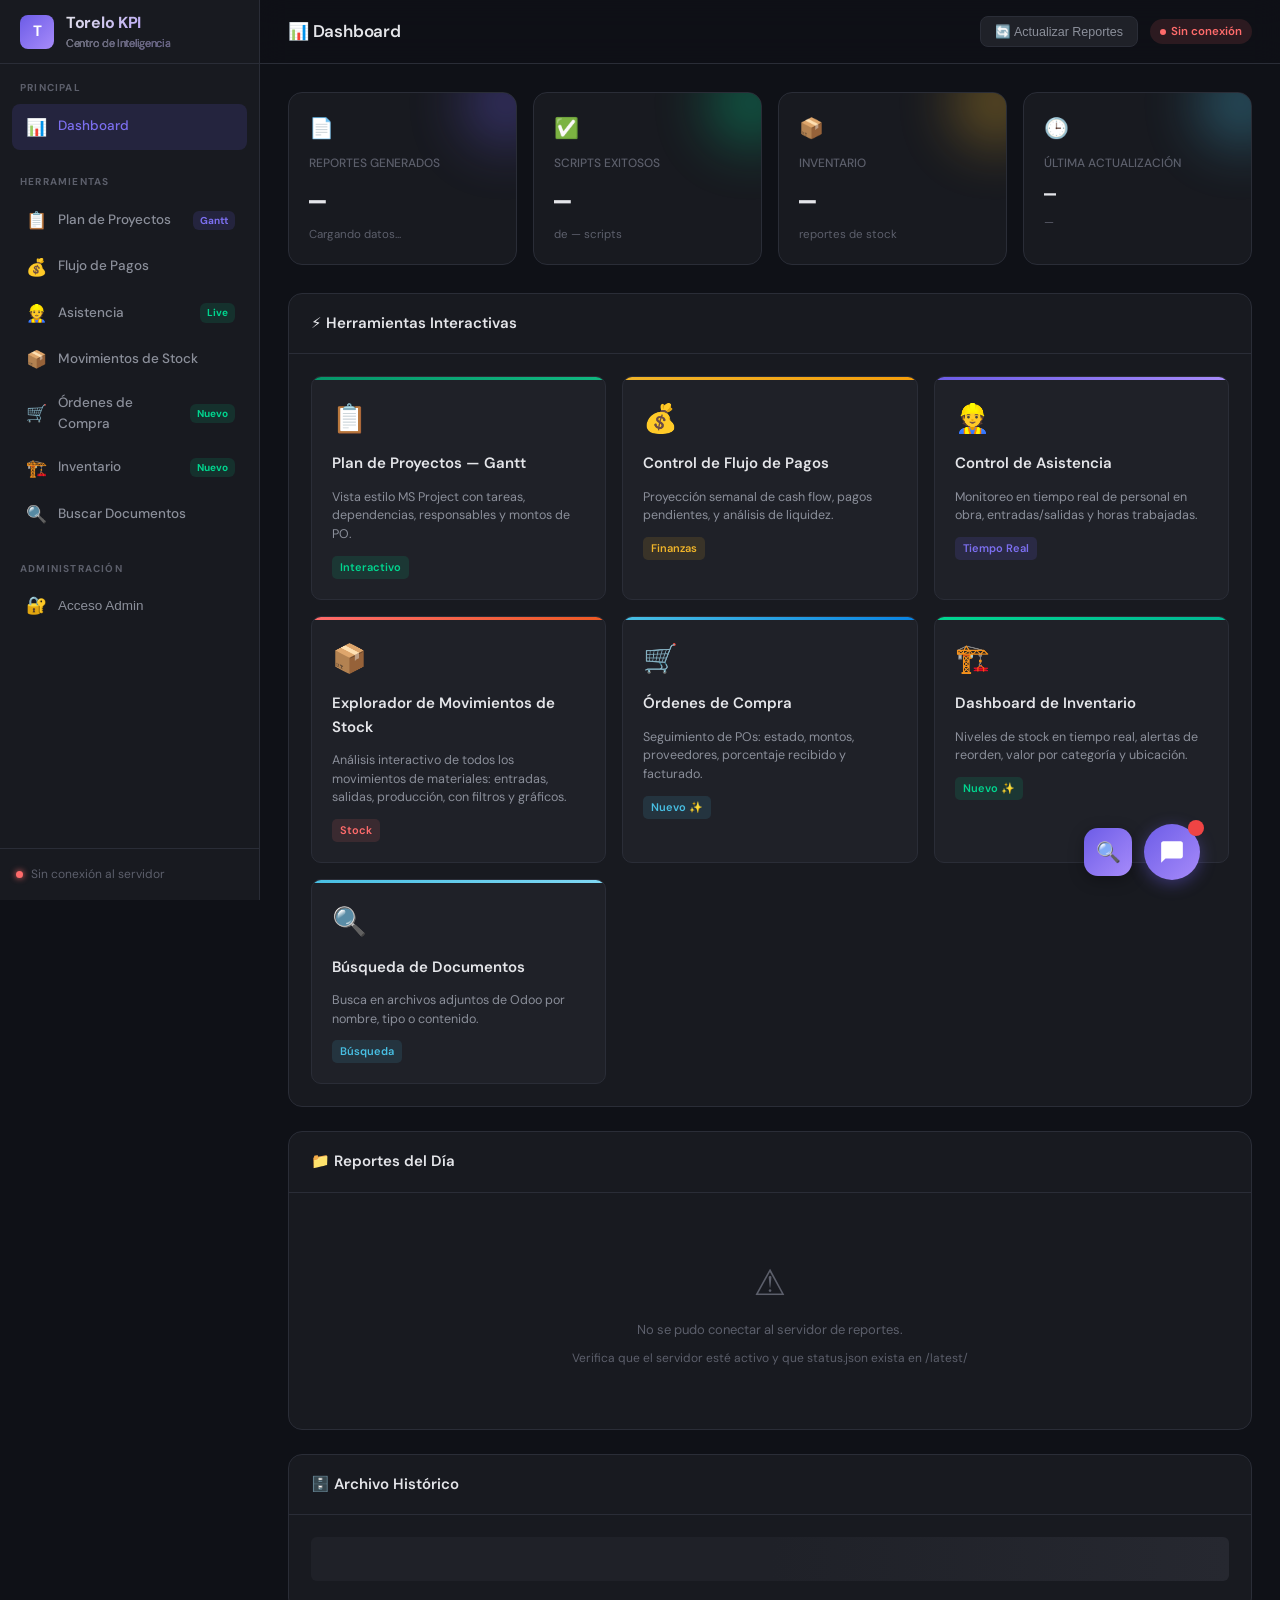
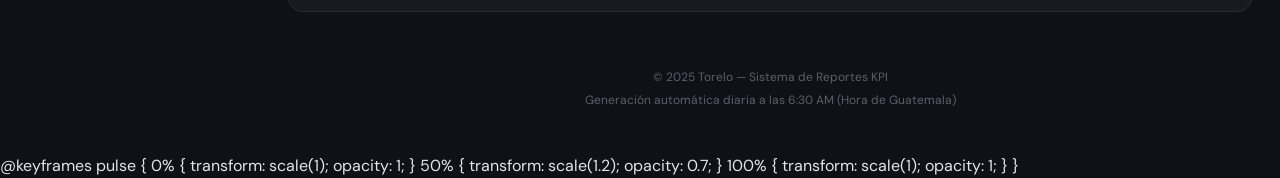
==== commit a26ed017: "added bew features and cleaned up files" ====
--- a/web/index.html
+++ b/web/index.html
@@ -107,6 +107,7 @@
             background: var(--accent-glow); color: var(--accent-soft);
         }
         .nav-item .badge.green { background: var(--green-dim); color: var(--green); }
+        .nav-item .badge.blue { background: var(--blue-dim); color: var(--blue); }
 
         .sidebar-footer {
             padding: 16px; border-top: 1px solid var(--border); flex-shrink: 0;
@@ -201,7 +202,7 @@
         .section-header h2 { font-size: 15px; font-weight: 600; display: flex; align-items: center; gap: 8px; }
         .section-body { padding: 22px; }
 
-        /* Viewer Cards (quick access to sub-pages) */
+        /* Viewer Cards */
         .viewer-grid {
             display: grid;
             grid-template-columns: repeat(auto-fill, minmax(280px, 1fr));
@@ -364,7 +365,6 @@
 
         .error-msg { background: var(--red-dim); color: var(--red); padding: 8px 12px; border-radius: 6px; font-size: 13px; display: none; margin-top: 8px; }
 
-        /* Quick search chips */
         .chip {
             display: inline-block; padding: 5px 12px; border-radius: 20px;
             font-size: 12px; background: var(--surface-3); color: var(--text-dim);
@@ -372,7 +372,6 @@
         }
         .chip:hover { border-color: var(--accent); color: var(--accent-soft); }
 
-        /* Email results */
         .email-result {
             padding: 14px 16px; border-radius: 8px; background: var(--surface-2);
             border: 1px solid var(--border); margin-bottom: 8px; transition: all .15s;
@@ -385,7 +384,6 @@
         .spinner { width: 22px; height: 22px; border: 2.5px solid var(--border); border-top-color: var(--accent); border-radius: 50%; animation: spin .7s linear infinite; margin: 0 auto; }
         @keyframes spin { to{transform:rotate(360deg)} }
 
-        /* Toast */
         .toast {
             position: fixed; bottom: 90px; left: 50%; transform: translateX(-50%) translateY(20px);
             background: var(--surface); border: 1px solid var(--border); border-radius: 10px;
@@ -394,7 +392,6 @@
         }
         .toast.show { opacity: 1; transform: translateX(-50%) translateY(0); }
 
-        /* Empty state */
         .empty-state { text-align: center; padding: 40px 20px; color: var(--text-muted); }
         .empty-state .es-icon { font-size: 36px; margin-bottom: 10px; }
         .empty-state p { font-size: 13px; }
@@ -447,12 +444,19 @@
                 <span class="nav-icon">👷</span> Asistencia
                 <span class="badge green">Live</span>
             </a>
+            <a href="stock-explorer.html" class="nav-item">
+                <span class="nav-icon">📦</span> Movimientos de Stock
+            </a>
+            <a href="po-viewer.html" class="nav-item">
+                <span class="nav-icon">🛒</span> Órdenes de Compra
+                <span class="badge green">Nuevo</span>
+            </a>
+            <a href="inventory-viewer.html" class="nav-item">
+                <span class="nav-icon">🏗️</span> Inventario
+                <span class="badge green">Nuevo</span>
+            </a>
             <a href="search.html" class="nav-item">
                 <span class="nav-icon">🔍</span> Buscar Documentos
-            </a>
-            <a href="stock-explorer.html" class="nav-item">
-                <span class="nav-icon">📦</span> Movimientos de Stock
-                <span class="badge green">Nuevo</span>
             </a>
         </div>
 
@@ -561,7 +565,21 @@
                         <div class="vc-icon">📦</div>
                         <div class="vc-title">Explorador de Movimientos de Stock</div>
                         <div class="vc-desc">Análisis interactivo de todos los movimientos de materiales: entradas, salidas, producción, con filtros y gráficos.</div>
-                        <div class="vc-tag" style="background:var(--red-dim);color:var(--red)">Nuevo ✨</div>
+                        <div class="vc-tag" style="background:var(--red-dim);color:var(--red)">Stock</div>
+                    </a>
+                    <a href="po-viewer.html" class="viewer-card">
+                        <div class="vc-stripe" style="background:linear-gradient(90deg,#48bfe3,#0984e3)"></div>
+                        <div class="vc-icon">🛒</div>
+                        <div class="vc-title">Órdenes de Compra</div>
+                        <div class="vc-desc">Seguimiento de POs: estado, montos, proveedores, porcentaje recibido y facturado.</div>
+                        <div class="vc-tag" style="background:var(--blue-dim);color:var(--blue)">Nuevo ✨</div>
+                    </a>
+                    <a href="inventory-viewer.html" class="viewer-card">
+                        <div class="vc-stripe" style="background:linear-gradient(90deg,#00d68f,#00b894)"></div>
+                        <div class="vc-icon">🏗️</div>
+                        <div class="vc-title">Dashboard de Inventario</div>
+                        <div class="vc-desc">Niveles de stock en tiempo real, alertas de reorden, valor por categoría y ubicación.</div>
+                        <div class="vc-tag" style="background:var(--green-dim);color:var(--green)">Nuevo ✨</div>
                     </a>
                     <a href="search.html" class="viewer-card">
                         <div class="vc-stripe" style="background:linear-gradient(90deg,var(--blue),#80d8f4)"></div>
@@ -606,7 +624,7 @@
 
         <!-- Footer -->
         <footer style="text-align:center;padding:32px 0 16px;color:var(--text-muted);font-size:12px">
-            <p>© 2024 Torelo — Sistema de Reportes KPI</p>
+            <p>© 2025 Torelo — Sistema de Reportes KPI</p>
             <p style="margin-top:4px">Generación automática diaria a las 6:30 AM (Hora de Guatemala)</p>
         </footer>
     </div>
@@ -729,6 +747,12 @@
     </div>
 </div>
 
+@keyframes pulse {
+    0% { transform: scale(1); opacity: 1; }
+    50% { transform: scale(1.2); opacity: 0.7; }
+    100% { transform: scale(1); opacity: 1; }
+}
+
 <!-- ══════════ TOAST ══════════ -->
 <div class="toast" id="toast"></div>
 
@@ -783,8 +807,30 @@
 
 // ─── Load Dashboard Data ───
 async function loadDashboard() {
+    let resp;
     try {
-        const resp = await fetch('latest/status.json?' + Date.now());
+        resp = await fetch('latest/status.json?' + Date.now(), {
+            signal: AbortSignal.timeout(10000)
+        });
+        if (!resp.ok) throw new Error('HTTP ' + resp.status);
+    } catch (err) {
+        console.error('Failed to load dashboard data:', err);
+        document.getElementById('statusLabel').textContent = 'Sin conexión';
+        document.getElementById('statusPill').className = 'status-pill err';
+        document.getElementById('serverDot').className = 'dot error';
+        document.getElementById('serverStatus').textContent = 'Sin conexión al servidor';
+        document.getElementById('latestReports').innerHTML = `
+            <div class="empty-state">
+                <div class="es-icon">⚠️</div>
+                <p>No se pudo conectar al servidor de reportes.</p>
+                <p style="margin-top:8px;font-size:12px;color:var(--text-muted)">
+                    Verifica que el servidor esté activo y que status.json exista en /latest/
+                </p>
+            </div>`;
+        return;
+    }
+
+    try {
         const data = await resp.json();
 
         // KPI: Files
@@ -849,13 +895,13 @@
         loadArchive(data);
 
     } catch (err) {
-        console.error('Dashboard load error:', err);
+        console.error('Dashboard parse error:', err);
         document.getElementById('serverDot').className = 'dot error';
-        document.getElementById('serverStatus').textContent = 'Sin conexión';
+        document.getElementById('serverStatus').textContent = 'Error de datos';
         document.getElementById('statusPill').className = 'status-pill err';
-        document.getElementById('statusLabel').textContent = 'Error de conexión';
+        document.getElementById('statusLabel').textContent = 'Error de datos';
         document.getElementById('latestReports').innerHTML =
-            '<div class="empty-state"><div class="es-icon">⚠️</div><p>Error al cargar reportes. Recarga la página.</p></div>';
+            '<div class="empty-state"><div class="es-icon">⚠️</div><p>Error al procesar datos del servidor. Recarga la página.</p></div>';
     }
 }
 
